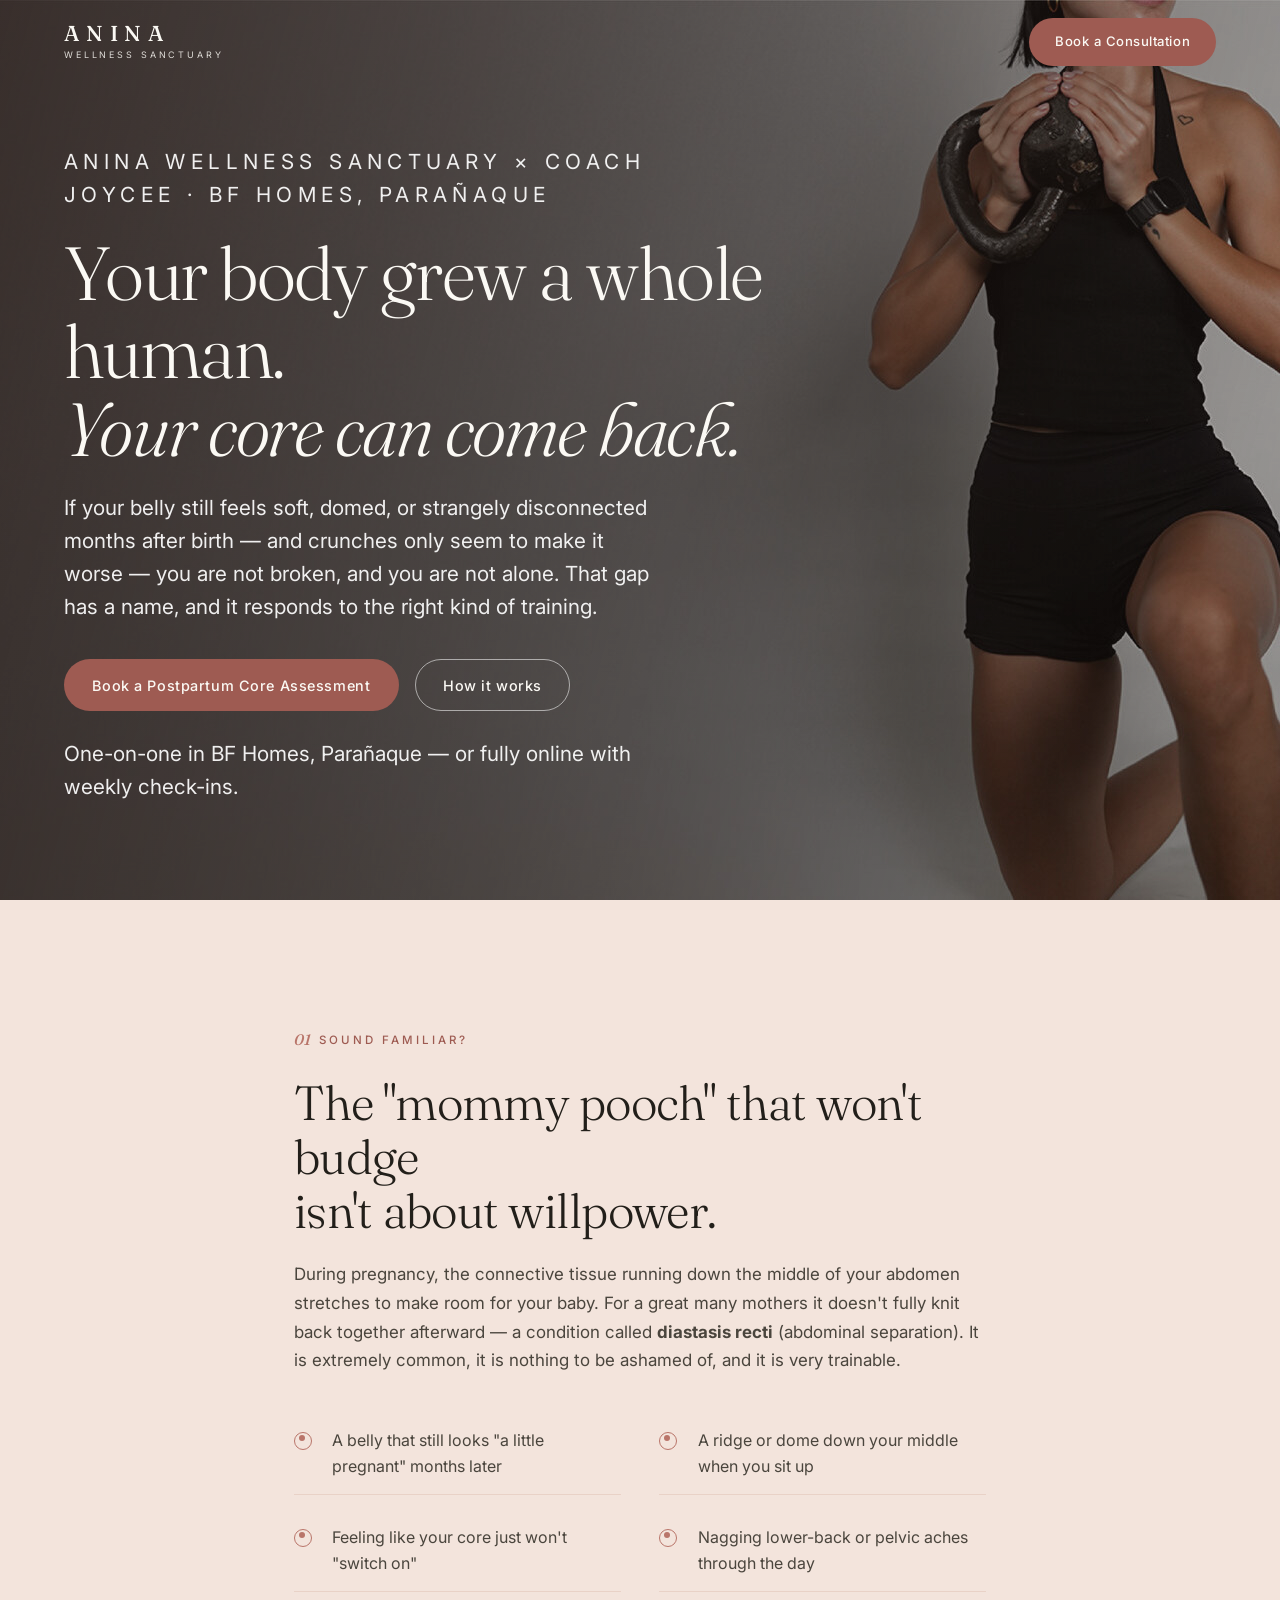
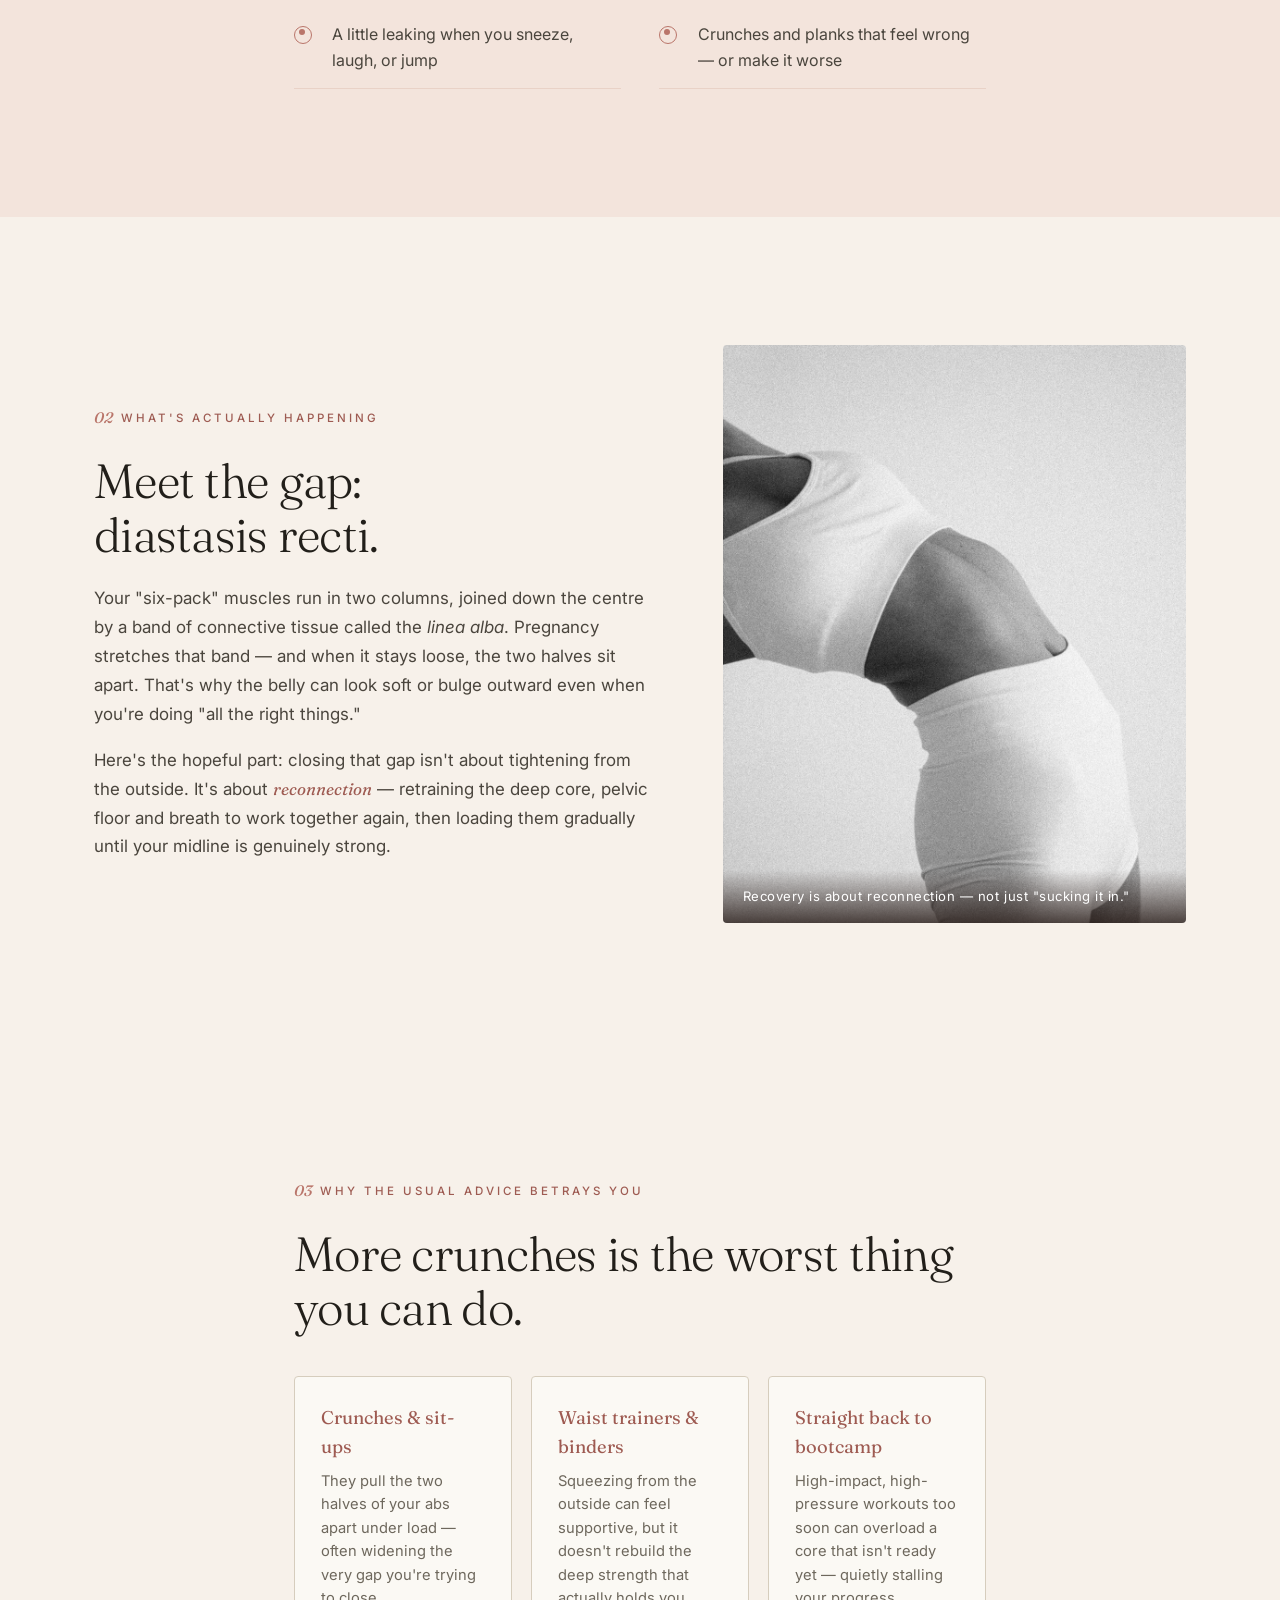
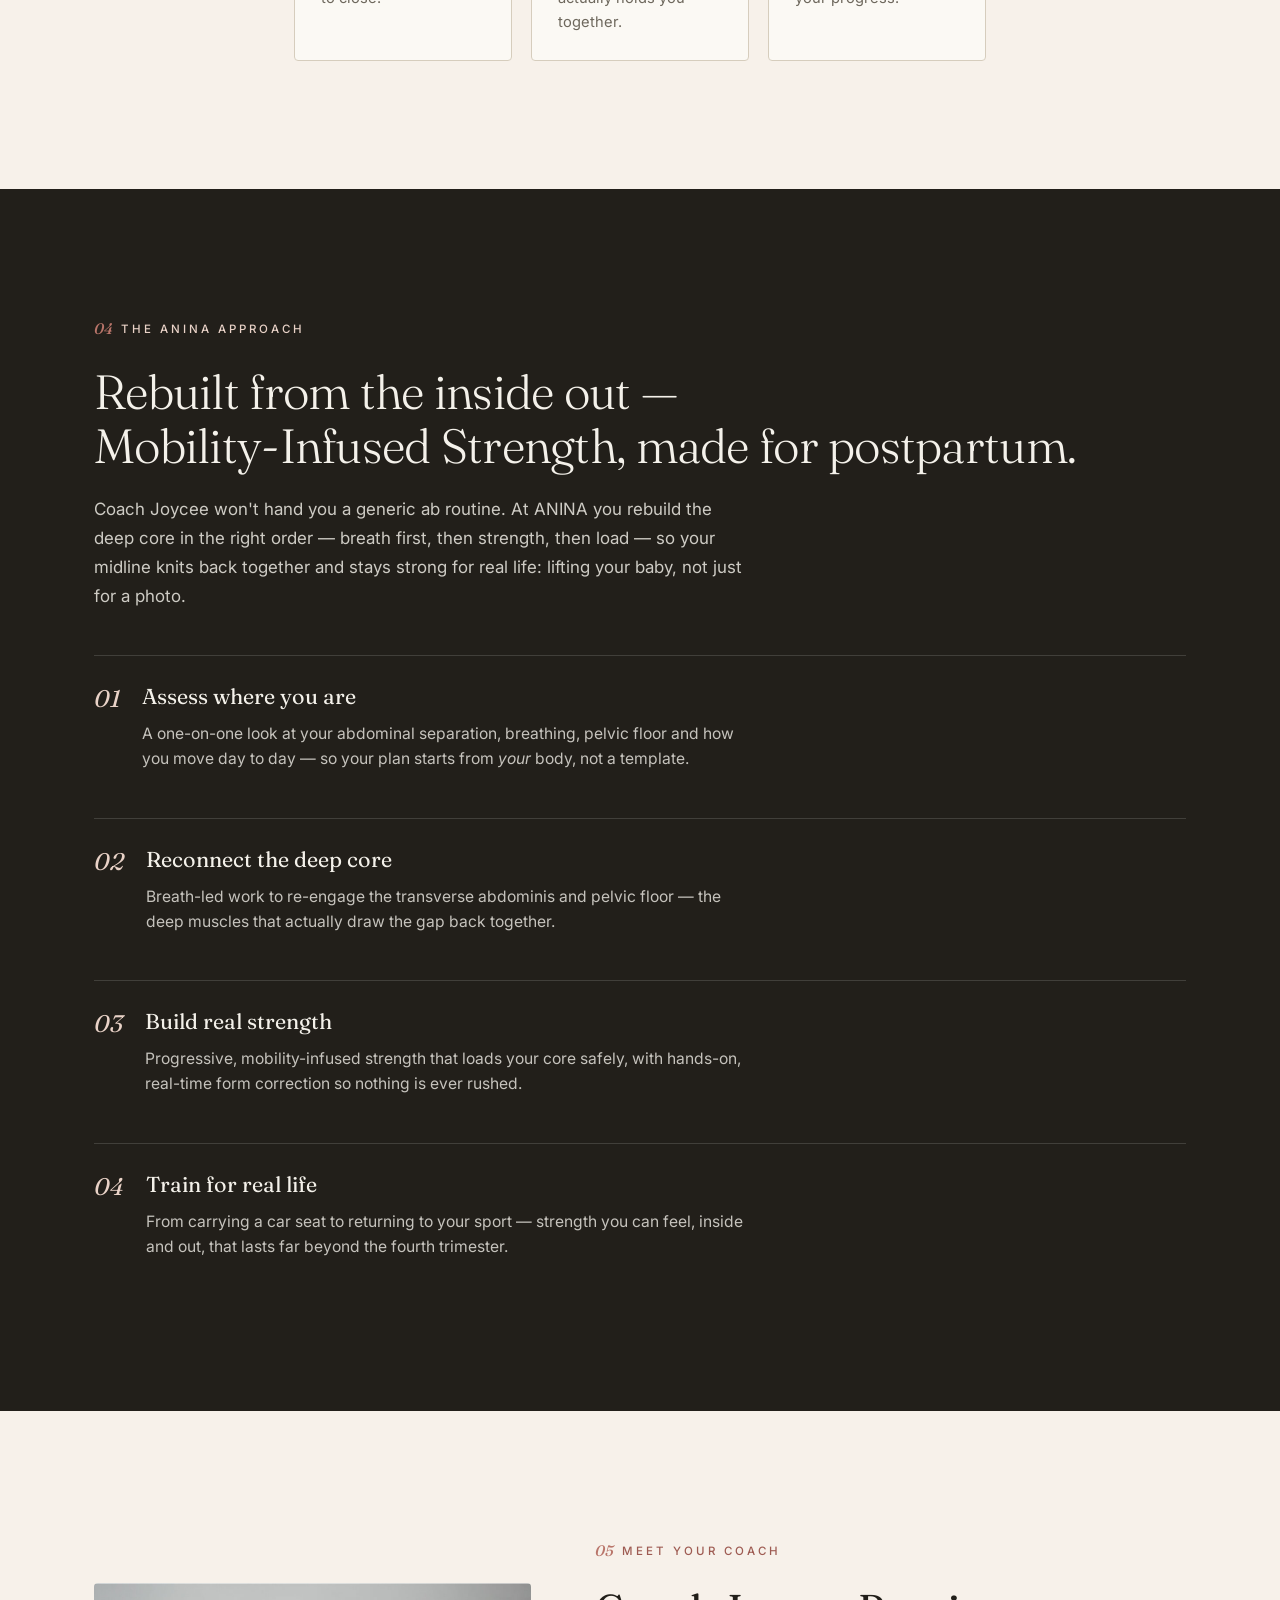
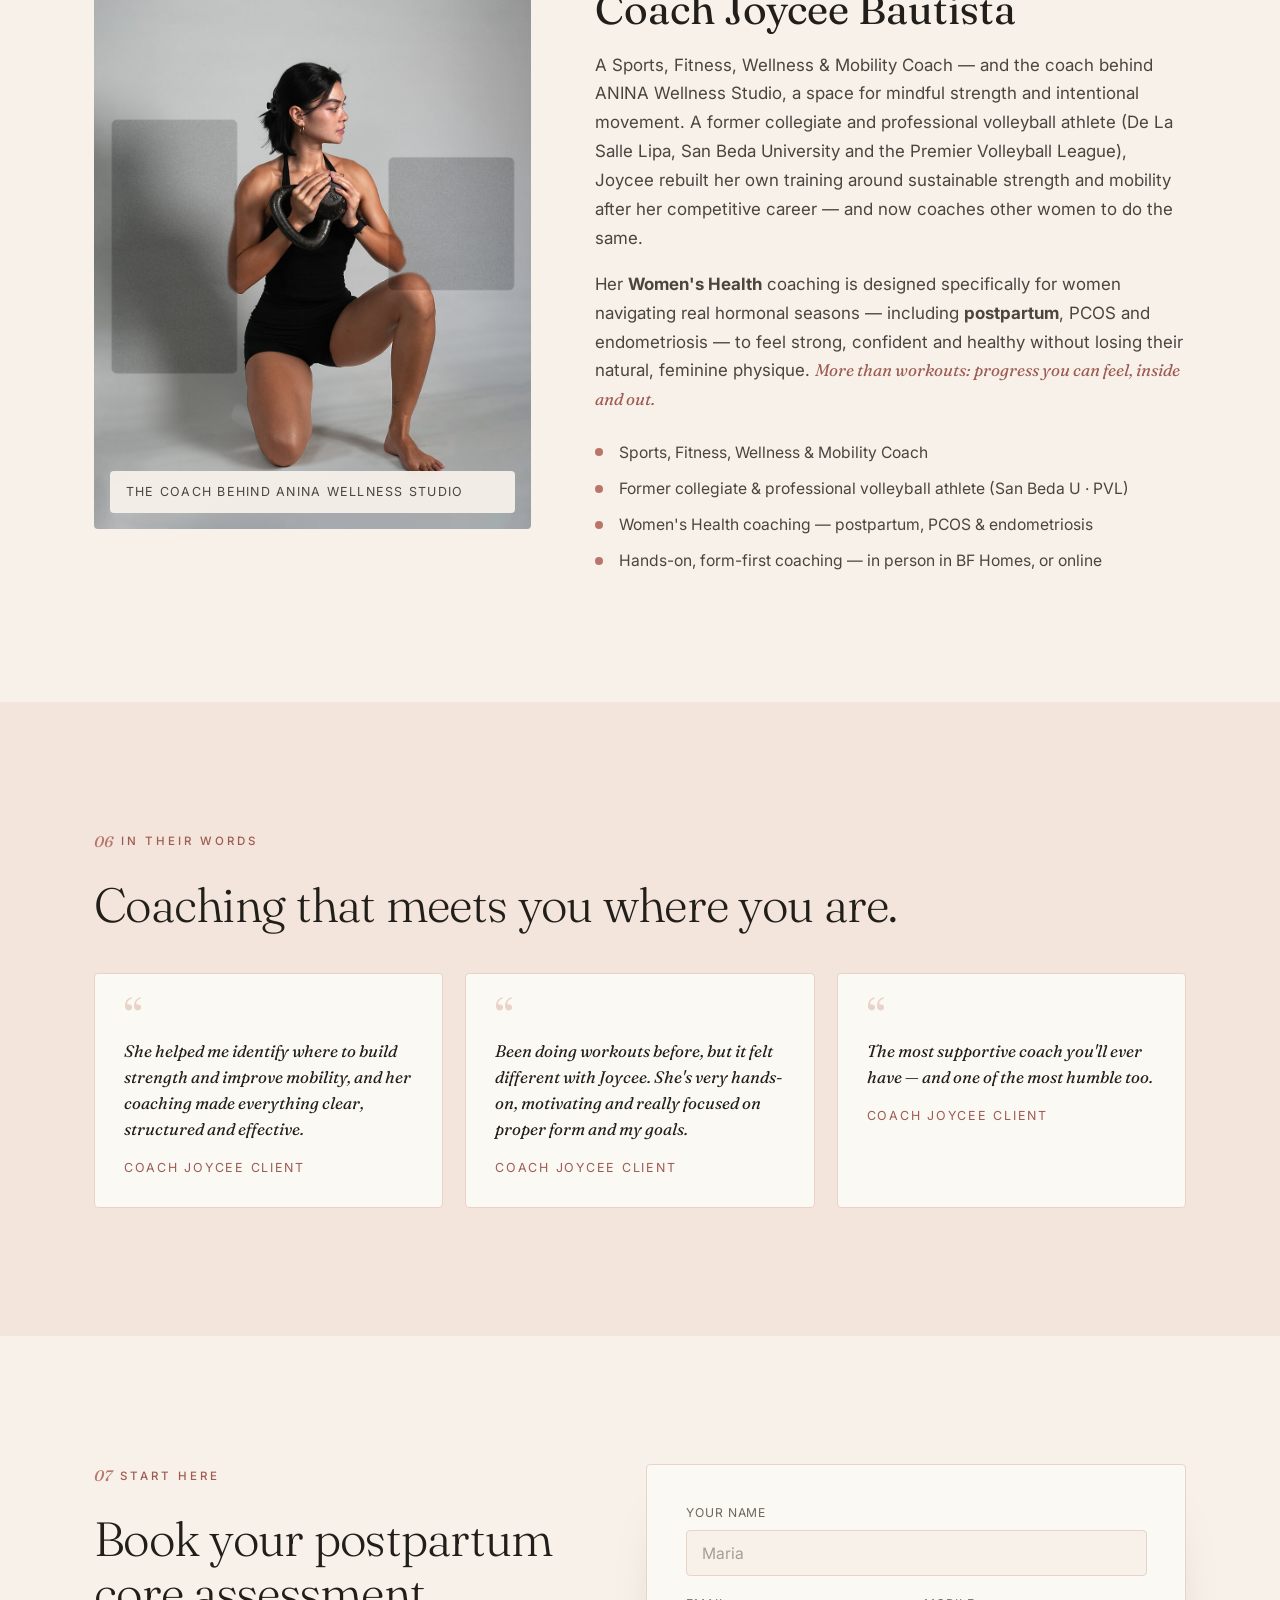
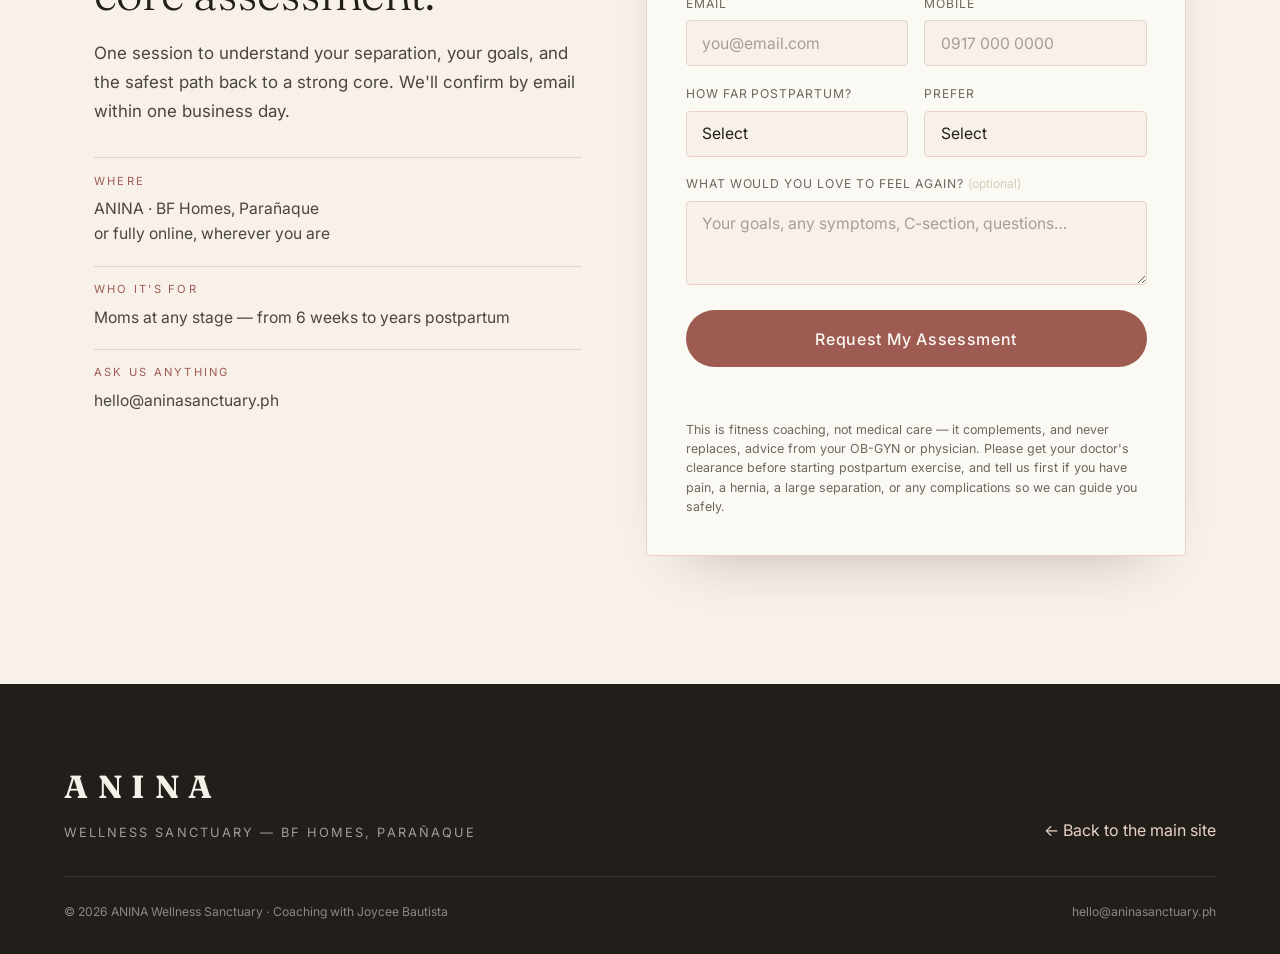
==== postpartum.html @ 4e42cc05 "Add postpartum core-recovery landing page with Coach Joycee New standalone landing page (postpartum." ====
<!DOCTYPE html>
<html lang="en">
<head>
  <meta charset="UTF-8" />
  <meta name="viewport" content="width=device-width, initial-scale=1.0" />
  <title>Postpartum Core Recovery with Coach Joycee — ANINA Wellness Sanctuary</title>
  <meta name="description" content="Soft, domed, or disconnected belly after birth? That's diastasis recti — and it's trainable. Rebuild your core safely with ANINA's Coach Joycee in BF Homes, Parañaque, or online." />
  <meta property="og:title" content="Your core can come back — Postpartum recovery with Coach Joycee" />
  <meta property="og:description" content="Mobility-Infused Strength for postpartum core recovery at ANINA Wellness Sanctuary." />
  <meta property="og:type" content="website" />
  <meta property="og:image" content="assets/images/coach-hero.jpg" />

  <link rel="preconnect" href="https://fonts.googleapis.com" />
  <link rel="preconnect" href="https://fonts.gstatic.com" crossorigin />
  <link href="https://fonts.googleapis.com/css2?family=Fraunces:ital,opsz,wght@0,9..144,300..600;1,9..144,300..500&family=Inter:wght@300;400;500;600&display=swap" rel="stylesheet" />
  <link rel="stylesheet" href="css/styles.css" />
  <link rel="stylesheet" href="css/postpartum.css" />
</head>
<body class="pp">

  <!-- ============ TOP BAR ============ -->
  <header class="pp-bar" id="ppBar">
    <a class="pp-bar__brand" href="index.html" aria-label="ANINA Wellness Sanctuary">
      <b>ANINA</b><span>Wellness Sanctuary</span>
    </a>
    <a href="#book" class="btn btn--solid pp-bar__cta">Book a Consultation</a>
  </header>

  <!-- ============ HERO ============ -->
  <section class="pp-hero">
    <div class="pp-hero__media">
      <img src="assets/images/coach-hero.jpg" alt="Coach Joycee training at ANINA" />
    </div>
    <div class="pp-hero__inner reveal">
      <p class="pp-hero__eyebrow">ANINA Wellness Sanctuary × Coach Joycee · BF Homes, Parañaque</p>
      <h1>Your body grew a whole human.<br /><em>Your core can come back.</em></h1>
      <p>If your belly still feels soft, domed, or strangely disconnected months after
        birth — and crunches only seem to make it worse — you are not broken, and you
        are not alone. That gap has a name, and it responds to the right kind of training.</p>
      <div class="pp-hero__actions">
        <a href="#book" class="btn btn--solid">Book a Postpartum Core Assessment</a>
        <a href="#approach" class="btn btn--ghost">How it works</a>
      </div>
      <p class="pp-hero__note">One-on-one in BF Homes, Parañaque — or fully online with weekly check-ins.</p>
    </div>
  </section>

  <!-- ============ PROBLEM ============ -->
  <section class="pp-section pp-problem" style="max-width:none;">
    <div class="pp-section pp-section--narrow" style="padding-top:0;padding-bottom:0;">
      <div class="reveal">
        <p class="eyebrow"><span class="num">01</span> Sound familiar?</p>
        <h2 class="pp-lead">The "mommy pooch" that won't budge<br />isn't about willpower.</h2>
        <p class="pp-body" style="margin-top:1.4rem;">
          During pregnancy, the connective tissue running down the middle of your
          abdomen stretches to make room for your baby. For a great many mothers it
          doesn't fully knit back together afterward — a condition called
          <strong>diastasis recti</strong> (abdominal separation). It is extremely
          common, it is nothing to be ashamed of, and it is very trainable.
        </p>
        <ul class="pp-checks">
          <li>A belly that still looks "a little pregnant" months later</li>
          <li>A ridge or dome down your middle when you sit up</li>
          <li>Feeling like your core just won't "switch on"</li>
          <li>Nagging lower-back or pelvic aches through the day</li>
          <li>A little leaking when you sneeze, laugh, or jump</li>
          <li>Crunches and planks that feel wrong — or make it worse</li>
        </ul>
      </div>
    </div>
  </section>

  <!-- ============ EDUCATION ============ -->
  <section class="pp-section">
    <div class="pp-define">
      <div class="reveal">
        <p class="eyebrow"><span class="num">02</span> What's actually happening</p>
        <h2 class="pp-lead">Meet the gap:<br />diastasis recti.</h2>
        <p class="pp-body" style="margin-top:1.4rem;">
          Your "six-pack" muscles run in two columns, joined down the centre by a band
          of connective tissue called the <em>linea alba</em>. Pregnancy stretches that
          band — and when it stays loose, the two halves sit apart. That's why the belly
          can look soft or bulge outward even when you're doing "all the right things."
        </p>
        <p class="pp-body">
          Here's the hopeful part: closing that gap isn't about tightening from the
          outside. It's about <span class="lede-accent">reconnection</span> — retraining
          the deep core, pelvic floor and breath to work together again, then loading them
          gradually until your midline is genuinely strong.
        </p>
      </div>
      <figure class="pp-define__fig reveal">
        <img src="assets/images/define-core.jpg" alt="Reconnecting the deep core" />
        <figcaption>Recovery is about reconnection — not just "sucking it in."</figcaption>
      </figure>
    </div>
  </section>

  <!-- ============ WHY THE USUAL FAILS ============ -->
  <section class="pp-section pp-section--narrow">
    <div class="reveal">
      <p class="eyebrow"><span class="num">03</span> Why the usual advice betrays you</p>
      <h2 class="pp-lead">More crunches is the worst thing you can do.</h2>
    </div>
    <div class="pp-myths">
      <div class="pp-myth reveal">
        <h4>Crunches &amp; sit-ups</h4>
        <p>They pull the two halves of your abs apart under load — often widening the very
          gap you're trying to close.</p>
      </div>
      <div class="pp-myth reveal">
        <h4>Waist trainers &amp; binders</h4>
        <p>Squeezing from the outside can feel supportive, but it doesn't rebuild the deep
          strength that actually holds you together.</p>
      </div>
      <div class="pp-myth reveal">
        <h4>Straight back to bootcamp</h4>
        <p>High-impact, high-pressure workouts too soon can overload a core that isn't
          ready yet — quietly stalling your progress.</p>
      </div>
    </div>
  </section>

  <!-- ============ APPROACH ============ -->
  <section class="pp-approach" id="approach">
    <div class="pp-approach__wrap">
      <div class="reveal">
        <p class="eyebrow"><span class="num">04</span> The ANINA approach</p>
        <h2 class="pp-lead">Rebuilt from the inside out —<br />Mobility-Infused Strength, made for postpartum.</h2>
        <p class="pp-body" style="color:rgba(244,241,234,0.82);margin-top:1.4rem;max-width:60ch;">
          Coach Joycee won't hand you a generic ab routine. At ANINA you rebuild the deep
          core in the right order — breath first, then strength, then load — so your
          midline knits back together and stays strong for real life: lifting your baby,
          not just for a photo.
        </p>
      </div>
      <div class="pp-steps">
        <div class="pp-step reveal">
          <div><h4>Assess where you are</h4>
          <p>A one-on-one look at your abdominal separation, breathing, pelvic floor and
            how you move day to day — so your plan starts from <em>your</em> body, not a template.</p></div>
        </div>
        <div class="pp-step reveal">
          <div><h4>Reconnect the deep core</h4>
          <p>Breath-led work to re-engage the transverse abdominis and pelvic floor — the
            deep muscles that actually draw the gap back together.</p></div>
        </div>
        <div class="pp-step reveal">
          <div><h4>Build real strength</h4>
          <p>Progressive, mobility-infused strength that loads your core safely, with
            hands-on, real-time form correction so nothing is ever rushed.</p></div>
        </div>
        <div class="pp-step reveal">
          <div><h4>Train for real life</h4>
          <p>From carrying a car seat to returning to your sport — strength you can feel,
            inside and out, that lasts far beyond the fourth trimester.</p></div>
        </div>
      </div>
    </div>
  </section>

  <!-- ============ COACH ============ -->
  <section class="pp-section">
    <div class="pp-coach">
      <figure class="pp-coach__fig reveal">
        <img src="assets/images/coach-joycee.jpg" alt="Coach Joycee Bautista" />
        <figcaption class="pp-coach__badge">The coach behind ANINA Wellness Studio</figcaption>
      </figure>
      <div class="reveal">
        <p class="eyebrow"><span class="num">05</span> Meet your coach</p>
        <h3>Coach Joycee Bautista</h3>
        <p class="pp-body">
          A Sports, Fitness, Wellness &amp; Mobility Coach — and the coach behind ANINA
          Wellness Studio, a space for mindful strength and intentional movement. A former
          collegiate and professional volleyball athlete (De La Salle Lipa, San Beda
          University and the Premier Volleyball League), Joycee rebuilt her own training
          around sustainable strength and mobility after her competitive career — and now
          coaches other women to do the same.
        </p>
        <p class="pp-body">
          Her <strong>Women's Health</strong> coaching is designed specifically for women
          navigating real hormonal seasons — including <strong>postpartum</strong>, PCOS and
          endometriosis — to feel strong, confident and healthy without losing their
          natural, feminine physique. <span class="lede-accent">More than workouts:
          progress you can feel, inside and out.</span>
        </p>
        <ul class="pp-creds">
          <li>Sports, Fitness, Wellness &amp; Mobility Coach</li>
          <li>Former collegiate &amp; professional volleyball athlete (San Beda U · PVL)</li>
          <li>Women's Health coaching — postpartum, PCOS &amp; endometriosis</li>
          <li>Hands-on, form-first coaching — in person in BF Homes, or online</li>
        </ul>
      </div>
    </div>
  </section>

  <!-- ============ TESTIMONIALS ============ -->
  <section class="pp-quotes">
    <div class="pp-quotes__wrap">
      <div class="reveal">
        <p class="eyebrow"><span class="num">06</span> In their words</p>
        <h2 class="pp-lead">Coaching that meets you where you are.</h2>
      </div>
      <div class="pp-quotes__grid">
        <blockquote class="pp-quote reveal">
          <p>She helped me identify where to build strength and improve mobility, and her
            coaching made everything clear, structured and effective.</p>
          <span>Coach Joycee client</span>
        </blockquote>
        <blockquote class="pp-quote reveal">
          <p>Been doing workouts before, but it felt different with Joycee. She's very
            hands-on, motivating and really focused on proper form and my goals.</p>
          <span>Coach Joycee client</span>
        </blockquote>
        <blockquote class="pp-quote reveal">
          <p>The most supportive coach you'll ever have — and one of the most humble too.</p>
          <span>Coach Joycee client</span>
        </blockquote>
      </div>
    </div>
  </section>

  <!-- ============ BOOKING ============ -->
  <section class="pp-section" id="book">
    <div class="pp-book">
      <div class="pp-book__aside reveal">
        <p class="eyebrow"><span class="num">07</span> Start here</p>
        <h2 class="pp-lead">Book your postpartum core assessment.</h2>
        <p class="pp-body" style="margin-top:1.2rem;">
          One session to understand your separation, your goals, and the safest path back
          to a strong core. We'll confirm by email within one business day.
        </p>
        <dl class="pp-facts">
          <div><dt>Where</dt><dd>ANINA · BF Homes, Parañaque<br />or fully online, wherever you are</dd></div>
          <div><dt>Who it's for</dt><dd>Moms at any stage — from 6 weeks to years postpartum</dd></div>
          <div><dt>Ask us anything</dt><dd>hello@aninasanctuary.ph</dd></div>
        </dl>
      </div>

      <form class="pp-form reveal" id="ppForm" novalidate>
        <div class="field">
          <label for="pp-name">Your name</label>
          <input type="text" id="pp-name" name="name" required placeholder="Maria" autocomplete="name" />
        </div>
        <div class="field-row">
          <div class="field">
            <label for="pp-email">Email</label>
            <input type="email" id="pp-email" name="email" required placeholder="you@email.com" autocomplete="email" />
          </div>
          <div class="field">
            <label for="pp-phone">Mobile</label>
            <input type="tel" id="pp-phone" name="phone" required placeholder="0917 000 0000" autocomplete="tel" />
          </div>
        </div>
        <div class="field-row">
          <div class="field">
            <label for="pp-stage">How far postpartum?</label>
            <select id="pp-stage" name="stage" required>
              <option value="" disabled selected>Select</option>
              <option>Still pregnant</option>
              <option>0–3 months</option>
              <option>3–6 months</option>
              <option>6–12 months</option>
              <option>1+ year</option>
            </select>
          </div>
          <div class="field">
            <label for="pp-format">Prefer</label>
            <select id="pp-format" name="format" required>
              <option value="" disabled selected>Select</option>
              <option>In person (BF Homes)</option>
              <option>Online</option>
              <option>Either is fine</option>
            </select>
          </div>
        </div>
        <div class="field">
          <label for="pp-goals">What would you love to feel again? <span style="text-transform:none;letter-spacing:0;color:var(--line);">(optional)</span></label>
          <textarea id="pp-goals" name="notes" rows="3" placeholder="Your goals, any symptoms, C-section, questions…"></textarea>
        </div>
        <button type="submit" class="btn btn--solid btn--full" id="ppSubmit">Request My Assessment</button>
        <p class="pp-status" id="ppStatus" role="status" aria-live="polite"></p>
        <p class="pp-disclaimer">
          This is fitness coaching, not medical care — it complements, and never replaces,
          advice from your OB-GYN or physician. Please get your doctor's clearance before
          starting postpartum exercise, and tell us first if you have pain, a hernia, a
          large separation, or any complications so we can guide you safely.
        </p>
      </form>
    </div>
  </section>

  <!-- ============ FOOTER ============ -->
  <footer class="pp-footer">
    <div class="pp-footer__wrap">
      <div class="pp-footer__brand">
        <b>ANINA</b>
        <p>Wellness Sanctuary — BF Homes, Parañaque</p>
      </div>
      <div>
        <a href="index.html">← Back to the main site</a>
      </div>
    </div>
    <div class="pp-footer__base">
      <p>© <span id="ppYear"></span> ANINA Wellness Sanctuary · Coaching with Joycee Bautista</p>
      <p>hello@aninasanctuary.ph</p>
    </div>
  </footer>

  <script src="js/config.js"></script>
  <script src="js/postpartum.js"></script>
</body>
</html>
---- css/styles.css ----
/* =========================================================
   ANINA Wellness Sanctuary — design system
   Scandinavian premium: bone canvas, sage + clay, warm ink
   ========================================================= */

:root {
  /* palette */
  --bone:        #F4F1EA;
  --paper:       #ECE6DA;
  --paper-deep:  #E3DBCB;
  --ink:         #221F1A;
  --ink-soft:    #4A453D;
  --ink-mute:    #6E685D;
  --sage:        #6E7F63;
  --sage-deep:   #55634C;
  --clay:        #B47A5E;
  --clay-soft:   #C99A81;
  --line:        #D6CDBD;
  --white:       #FBF9F4;

  /* type */
  --display: "Fraunces", Georgia, "Times New Roman", serif;
  --sans: "Inter", -apple-system, BlinkMacSystemFont, "Segoe UI", sans-serif;

  /* scale */
  --maxw: 1220px;
  --gut: clamp(1.25rem, 5vw, 5rem);
  --radius: 4px;
  --ease: cubic-bezier(0.22, 1, 0.36, 1);
}

* { box-sizing: border-box; margin: 0; padding: 0; }
html { scroll-behavior: smooth; -webkit-text-size-adjust: 100%; }
body {
  font-family: var(--sans);
  background: var(--bone);
  color: var(--ink);
  font-weight: 400;
  line-height: 1.6;
  -webkit-font-smoothing: antialiased;
  text-rendering: optimizeLegibility;
  overflow-x: hidden;
}
img { display: block; max-width: 100%; height: auto; }
a { color: inherit; text-decoration: none; }

/* ---------- typography helpers ---------- */
.h2 {
  font-family: var(--display);
  font-weight: 400;
  font-size: clamp(2rem, 4.6vw, 3.4rem);
  line-height: 1.08;
  letter-spacing: -0.015em;
  color: var(--ink);
}
.body-lg { font-size: clamp(1.05rem, 1.6vw, 1.25rem); color: var(--ink-soft); line-height: 1.65; }
.body { font-size: 1.02rem; color: var(--ink-soft); }
.eyebrow {
  font-size: 0.72rem;
  letter-spacing: 0.26em;
  text-transform: uppercase;
  font-weight: 500;
  color: var(--sage-deep);
  display: flex; align-items: center; gap: 0.7em;
  margin-bottom: 1.5rem;
}
.eyebrow--light { color: rgba(255,255,255,0.85); }
.eyebrow .num {
  font-family: var(--display);
  font-size: 0.95rem;
  letter-spacing: 0;
  color: var(--clay);
  font-style: italic;
}

/* ---------- layout ---------- */
.section { padding: clamp(4.5rem, 11vw, 9rem) var(--gut); max-width: var(--maxw); margin: 0 auto; }
.section__head { max-width: 720px; margin-bottom: clamp(2.5rem, 5vw, 4rem); }
.section__intro { margin-top: 1.2rem; }

/* ---------- buttons ---------- */
.btn {
  display: inline-flex; align-items: center; justify-content: center;
  font-family: var(--sans); font-weight: 500; font-size: 0.9rem;
  letter-spacing: 0.04em;
  padding: 0.95em 1.9em;
  border-radius: 100px;
  border: 1px solid transparent;
  cursor: pointer;
  transition: transform .4s var(--ease), background .3s var(--ease), color .3s var(--ease), border-color .3s var(--ease);
}
.btn--solid { background: var(--ink); color: var(--white); }
.btn--solid:hover { background: var(--sage-deep); transform: translateY(-2px); }
.btn--ghost { background: transparent; color: var(--white); border-color: rgba(255,255,255,0.55); }
.btn--ghost:hover { background: rgba(255,255,255,0.12); border-color: #fff; transform: translateY(-2px); }
.btn--outline { background: transparent; color: var(--ink); border-color: var(--ink); }
.btn--outline:hover { background: var(--ink); color: var(--white); }
.btn--full { width: 100%; padding: 1.1em; font-size: 1rem; }

/* ================= NAV ================= */
.nav {
  position: fixed; top: 0; left: 0; right: 0; z-index: 50;
  transition: background .4s var(--ease), box-shadow .4s var(--ease), backdrop-filter .4s var(--ease);
}
.nav__inner {
  max-width: var(--maxw); margin: 0 auto;
  display: flex; align-items: center; justify-content: space-between;
  padding: 1.4rem var(--gut);
}
.brand { display: flex; flex-direction: column; line-height: 1; color: var(--white); transition: color .4s var(--ease); }
.brand__mark { font-family: var(--display); font-size: 1.5rem; letter-spacing: 0.32em; font-weight: 500; }
.brand__mark--lg { font-size: 2.4rem; letter-spacing: 0.3em; }
.brand__sub { font-size: 0.6rem; letter-spacing: 0.42em; text-transform: uppercase; margin-top: 0.45rem; opacity: 0.8; }
.nav__links { display: flex; align-items: center; gap: 2.2rem; }
.nav__links a { color: var(--white); font-size: 0.86rem; letter-spacing: 0.04em; transition: opacity .3s, color .4s var(--ease); position: relative; }
.nav__links a:not(.nav__cta)::after {
  content: ""; position: absolute; left: 0; bottom: -6px; height: 1px; width: 0; background: currentColor; transition: width .35s var(--ease);
}
.nav__links a:not(.nav__cta):hover::after { width: 100%; }
.nav__cta { border: 1px solid rgba(255,255,255,0.5); padding: 0.6em 1.3em; border-radius: 100px; transition: background .3s, border-color .3s; }
.nav__cta:hover { background: var(--white); color: var(--ink) !important; border-color: var(--white); }

/* scrolled state */
.nav.is-solid { background: rgba(244,241,234,0.9); backdrop-filter: blur(14px); box-shadow: 0 1px 0 var(--line); }
.nav.is-solid .brand,
.nav.is-solid .nav__links a { color: var(--ink); }
.nav.is-solid .nav__cta { border-color: var(--ink); }
.nav.is-solid .nav__cta:hover { background: var(--ink); color: var(--white) !important; }
.nav.is-solid .nav__toggle span { background: var(--ink); }

.nav__toggle { display: none; flex-direction: column; gap: 5px; background: none; border: 0; cursor: pointer; padding: 6px; }
.nav__toggle span { width: 26px; height: 2px; background: var(--white); transition: transform .35s var(--ease), opacity .3s; }

/* ================= HERO ================= */
.hero { position: relative; min-height: 100svh; display: flex; align-items: flex-end; color: var(--white); padding: 0 var(--gut) clamp(4rem, 9vw, 7rem); overflow: hidden; }
.hero__media { position: absolute; inset: 0; z-index: -1; }
.hero__media img { width: 100%; height: 100%; object-fit: cover; animation: heroZoom 14s var(--ease) forwards; }
@keyframes heroZoom { from { transform: scale(1.08); } to { transform: scale(1); } }
.hero__scrim { position: absolute; inset: 0; background: linear-gradient(180deg, rgba(20,18,15,0.4) 0%, rgba(20,18,15,0.15) 35%, rgba(20,18,15,0.72) 100%); }
.hero__content { max-width: 720px; }
.hero__title { font-family: var(--display); font-weight: 300; font-size: clamp(2.8rem, 8vw, 5.6rem); line-height: 1.02; letter-spacing: -0.02em; margin-bottom: 1.6rem; }
.hero__lede { font-size: clamp(1.05rem, 2vw, 1.35rem); max-width: 34ch; color: rgba(255,255,255,0.92); line-height: 1.55; }
.hero__lede em { font-style: italic; font-family: var(--display); }
.hero__actions { display: flex; gap: 1rem; margin-top: 2.4rem; flex-wrap: wrap; }
.hero__cue { position: absolute; bottom: 1.8rem; left: 50%; transform: translateX(-50%); width: 26px; height: 42px; border: 1.5px solid rgba(255,255,255,0.6); border-radius: 20px; }
.hero__cue span { position: absolute; top: 8px; left: 50%; transform: translateX(-50%); width: 3px; height: 8px; border-radius: 3px; background: #fff; animation: cue 1.8s infinite; }
@keyframes cue { 0% { opacity: 0; transform: translate(-50%, 0); } 40% { opacity: 1; } 100% { opacity: 0; transform: translate(-50%, 14px); } }

/* ================= MARQUEE ================= */
.marquee { background: var(--ink); color: var(--bone); overflow: hidden; padding: 1.1rem 0; }
.marquee__track { display: inline-flex; gap: 2.5rem; white-space: nowrap; animation: scroll 26s linear infinite; font-family: var(--display); font-style: italic; font-size: 1.35rem; letter-spacing: 0.02em; }
.marquee__track span { opacity: 0.92; }
@keyframes scroll { from { transform: translateX(0); } to { transform: translateX(-50%); } }

/* ================= PHILOSOPHY ================= */
.section__grid { display: grid; grid-template-columns: 1.05fr 0.95fr; gap: clamp(2.5rem, 6vw, 5.5rem); align-items: center; }
.philosophy__text .h2 { margin-bottom: 1.6rem; }
.philosophy__text .body-lg { margin-bottom: 1.2rem; }
.tenets { list-style: none; margin-top: 2.2rem; border-top: 1px solid var(--line); }
.tenets li { padding: 1.1rem 0; border-bottom: 1px solid var(--line); color: var(--ink-soft); font-size: 0.98rem; }
.tenets li span { display: block; font-family: var(--display); font-size: 1.15rem; color: var(--ink); margin-bottom: 0.2rem; }
.philosophy__media { position: relative; }
.philosophy__media img { width: 100%; aspect-ratio: 4/5; object-fit: cover; border-radius: var(--radius); }
.philosophy__media figcaption { position: absolute; bottom: 1.1rem; left: 1.1rem; right: 1.1rem; background: rgba(244,241,234,0.92); backdrop-filter: blur(6px); padding: 0.6rem 1rem; border-radius: var(--radius); font-size: 0.78rem; letter-spacing: 0.14em; text-transform: uppercase; color: var(--ink-soft); }

/* ================= PROGRAMS ================= */
.programs { background: linear-gradient(180deg, var(--bone), var(--paper)); max-width: none; }
.programs .section__head, .programs .cards { max-width: var(--maxw); margin-left: auto; margin-right: auto; }
.cards { display: grid; grid-template-columns: repeat(4, 1fr); gap: 1.4rem; }
.card { background: var(--white); border-radius: var(--radius); overflow: hidden; border: 1px solid var(--line); transition: transform .5s var(--ease), box-shadow .5s var(--ease); }
.card:hover { transform: translateY(-6px); box-shadow: 0 24px 50px -28px rgba(34,31,26,0.5); }
.card__media { aspect-ratio: 4/5; overflow: hidden; }
.card__media img { width: 100%; height: 100%; object-fit: cover; transition: transform .8s var(--ease); }
.card:hover .card__media img { transform: scale(1.06); }
.card__body { padding: 1.5rem 1.5rem 1.8rem; }
.card__kicker { font-size: 0.68rem; letter-spacing: 0.22em; text-transform: uppercase; color: var(--clay); margin-bottom: 0.5rem; }
.card__title { font-family: var(--display); font-weight: 400; font-size: 1.55rem; margin-bottom: 0.6rem; }
.card__body p { font-size: 0.92rem; color: var(--ink-mute); line-height: 1.6; }

/* ================= GALLERY ================= */
.gallery__grid { column-count: 3; column-gap: 1rem; }
.gallery__item { position: relative; display: block; width: 100%; margin: 0 0 1rem; overflow: hidden; border-radius: var(--radius); border: 0; padding: 0; cursor: zoom-in; background: var(--paper-deep); break-inside: avoid; -webkit-column-break-inside: avoid; line-height: 0; }
.gallery__item img { width: 100%; height: auto; object-fit: cover; transition: transform .8s var(--ease), filter .5s; }
.gallery__item:hover img { transform: scale(1.04); filter: brightness(1.03); }
/* architectural floor-plan renders: show in full on a soft ground */
.gallery__item--plan { background: var(--white); border: 1px solid var(--line); }
.gallery__item--plan img { object-fit: contain; }

/* ================= INSTAGRAM ================= */
.instagram { }
.ig__handle { color: var(--sage-deep); border-bottom: 1px solid currentColor; white-space: nowrap; }
.ig__handle:hover { color: var(--clay); }
.ig__grid { display: grid; grid-template-columns: repeat(6, 1fr); gap: 0.8rem; }
.ig__tile { position: relative; display: block; aspect-ratio: 1 / 1; overflow: hidden; border-radius: var(--radius); background: var(--paper-deep); }
.ig__tile img { width: 100%; height: 100%; object-fit: cover; transition: transform .7s var(--ease), filter .5s; }
.ig__tile:hover img { transform: scale(1.07); filter: brightness(0.82); }
.ig__ov { position: absolute; inset: 0; display: flex; align-items: center; justify-content: center; opacity: 0; transition: opacity .4s var(--ease); }
.ig__tile:hover .ig__ov { opacity: 1; }
.ig__ov svg { width: 30px; height: 30px; fill: #fff; }
.ig__cta { margin-top: 2.2rem; text-align: center; }
.ig__cta .btn { gap: 0.6em; }
.btn__ig { width: 18px; height: 18px; fill: currentColor; }
/* live widget container (injected iframe from a widget service) */
.ig__feed iframe { width: 1px; min-width: 100%; border: 0; display: block; }

/* ================= MEMBERSHIP ================= */
.membership { text-align: left; }
.tiers { display: grid; grid-template-columns: repeat(3, 1fr); gap: 1.4rem; align-items: stretch; }
.tier { position: relative; background: var(--white); border: 1px solid var(--line); border-radius: var(--radius); padding: 2.4rem 2rem; display: flex; flex-direction: column; transition: transform .5s var(--ease), box-shadow .5s var(--ease); }
.tier:hover { transform: translateY(-6px); box-shadow: 0 24px 50px -30px rgba(34,31,26,0.45); }
.tier--featured { background: var(--ink); color: var(--bone); border-color: var(--ink); }
.tier--featured .tier__note { color: rgba(244,241,234,0.6); }
.tier--featured .tier__list li { color: rgba(244,241,234,0.86); border-color: rgba(255,255,255,0.12); }
.tier__ribbon { position: absolute; top: 1.4rem; right: 1.4rem; font-size: 0.62rem; letter-spacing: 0.2em; text-transform: uppercase; color: var(--clay-soft); border: 1px solid rgba(201,154,129,0.5); padding: 0.35em 0.8em; border-radius: 100px; }
.tier__name { font-family: var(--display); font-weight: 400; font-size: 1.6rem; margin-bottom: 1rem; }
.tier__price { font-family: var(--display); font-size: 2.6rem; font-weight: 400; line-height: 1; letter-spacing: -0.02em; }
.tier__price .cur { font-size: 1.4rem; vertical-align: super; margin-right: 0.05em; }
.tier__price .per { font-family: var(--sans); font-size: 0.8rem; color: var(--ink-mute); letter-spacing: 0.02em; margin-left: 0.2em; }
.tier--featured .tier__price .per { color: rgba(244,241,234,0.6); }
.tier__price .per--lead { margin-left: 0; margin-right: 0.15em; }
.tier__note { font-size: 0.8rem; color: var(--ink-mute); margin-top: 0.7rem; }
.tier__list { list-style: none; margin: 1.8rem 0; flex: 1; }
.tier__list li { padding: 0.7rem 0 0.7rem 1.6rem; border-bottom: 1px solid var(--line); font-size: 0.92rem; color: var(--ink-soft); position: relative; }
.tier__list li::before { content: ""; position: absolute; left: 0; top: 1.15rem; width: 8px; height: 8px; border-radius: 50%; background: var(--sage); }
.tier--featured .tier__list li::before { background: var(--clay-soft); }
.membership__fineprint { margin-top: 1.6rem; font-size: 0.8rem; color: var(--ink-mute); text-align: center; }

/* ================= BOOKING ================= */
.book { background: var(--paper); max-width: none; }
.book__grid { max-width: var(--maxw); margin: 0 auto; display: grid; grid-template-columns: 0.9fr 1.1fr; gap: clamp(2.5rem, 6vw, 5rem); align-items: start; }
.book__aside .h2 { margin-bottom: 1.2rem; }
.book__facts { margin-top: 2.4rem; display: grid; gap: 1.4rem; }
.book__facts > div { border-top: 1px solid var(--line); padding-top: 1rem; }
.book__facts dt { font-size: 0.7rem; letter-spacing: 0.2em; text-transform: uppercase; color: var(--sage-deep); margin-bottom: 0.4rem; }
.book__facts dd { color: var(--ink-soft); font-size: 0.98rem; }
.book__form { background: var(--white); padding: clamp(1.6rem, 3vw, 2.6rem); border-radius: var(--radius); border: 1px solid var(--line); box-shadow: 0 30px 60px -40px rgba(34,31,26,0.4); }
.field { margin-bottom: 1.2rem; }
.field-row { display: grid; grid-template-columns: 1fr 1fr; gap: 1rem; }
label { display: block; font-size: 0.78rem; letter-spacing: 0.08em; text-transform: uppercase; color: var(--ink-mute); margin-bottom: 0.5rem; }
label .opt { text-transform: none; letter-spacing: 0; color: var(--line); }
input, select, textarea {
  width: 100%; font-family: var(--sans); font-size: 0.98rem; color: var(--ink);
  background: var(--bone); border: 1px solid var(--line); border-radius: var(--radius);
  padding: 0.85em 1em; transition: border-color .3s, background .3s, box-shadow .3s;
}
input::placeholder, textarea::placeholder { color: var(--ink-mute); opacity: 0.6; }
input:focus, select:focus, textarea:focus { outline: none; border-color: var(--sage); background: var(--white); box-shadow: 0 0 0 3px rgba(110,127,99,0.14); }
textarea { resize: vertical; }
.select-wrap { position: relative; }
.select-wrap::after { content: ""; position: absolute; right: 1.1em; top: 50%; width: 8px; height: 8px; border-right: 1.5px solid var(--ink-mute); border-bottom: 1.5px solid var(--ink-mute); transform: translateY(-70%) rotate(45deg); pointer-events: none; }
select { appearance: none; -webkit-appearance: none; }
.form-status { margin-top: 1rem; font-size: 0.9rem; min-height: 1.2em; text-align: center; }
.form-status.is-ok { color: var(--sage-deep); }
.form-status.is-err { color: #b4544e; }
.form-privacy { margin-top: 1rem; font-size: 0.76rem; color: var(--ink-mute); text-align: center; }
.btn--full:disabled { opacity: 0.6; cursor: wait; }

/* ================= FOOTER ================= */
.footer { background: var(--ink); color: var(--bone); padding: clamp(3.5rem, 7vw, 6rem) var(--gut) 2rem; }
.footer__inner { max-width: var(--maxw); margin: 0 auto; display: grid; grid-template-columns: 1.6fr 1fr 1fr; gap: 3rem; padding-bottom: 3rem; border-bottom: 1px solid rgba(255,255,255,0.12); }
.footer__brand .brand__mark--lg { color: var(--bone); }
.footer__tag { margin-top: 0.8rem; font-size: 0.72rem; letter-spacing: 0.2em; text-transform: uppercase; color: rgba(244,241,234,0.6); }
.footer__mission { margin-top: 1.4rem; max-width: 40ch; color: rgba(244,241,234,0.75); font-size: 0.95rem; }
.footer__nav { display: flex; flex-direction: column; gap: 0.8rem; }
.footer__nav a { color: rgba(244,241,234,0.8); font-size: 0.92rem; transition: color .3s; }
.footer__nav a:hover { color: var(--clay-soft); }
.footer__contact p { color: rgba(244,241,234,0.75); font-size: 0.92rem; margin-bottom: 0.6rem; }
.footer__base { max-width: var(--maxw); margin: 0 auto; padding-top: 1.6rem; display: flex; justify-content: space-between; gap: 1rem; flex-wrap: wrap; }
.footer__base p { font-size: 0.76rem; color: rgba(244,241,234,0.5); }

/* ================= LIGHTBOX ================= */
.lightbox { position: fixed; inset: 0; z-index: 100; background: rgba(20,18,15,0.92); display: flex; align-items: center; justify-content: center; padding: 5vw; opacity: 0; visibility: hidden; transition: opacity .4s var(--ease), visibility .4s; }
.lightbox.is-open { opacity: 1; visibility: visible; }
.lightbox img { max-width: 100%; max-height: 90vh; object-fit: contain; border-radius: var(--radius); transform: scale(0.96); transition: transform .4s var(--ease); }
.lightbox.is-open img { transform: scale(1); }
.lightbox__close { position: absolute; top: 1.6rem; right: 2rem; background: none; border: 0; color: #fff; font-size: 2.6rem; line-height: 1; cursor: pointer; opacity: 0.8; }
.lightbox__close:hover { opacity: 1; }

/* ================= REVEAL ANIMATION ================= */
.reveal { opacity: 0; transform: translateY(28px); transition: opacity .9s var(--ease), transform .9s var(--ease); }
.reveal.is-visible { opacity: 1; transform: none; }

/* ================= RESPONSIVE ================= */
@media (max-width: 980px) {
  .cards { grid-template-columns: repeat(2, 1fr); }
  .ig__grid { grid-template-columns: repeat(3, 1fr); }
  .tiers { grid-template-columns: 1fr; max-width: 520px; margin: 0 auto; }
  .section__grid { grid-template-columns: 1fr; }
  .philosophy__media { order: -1; }
  .philosophy__media img { aspect-ratio: 16/10; }
  .book__grid { grid-template-columns: 1fr; }
  .footer__inner { grid-template-columns: 1fr 1fr; }
  .footer__brand { grid-column: 1 / -1; }
}
@media (max-width: 680px) {
  .nav__links { position: fixed; inset: 0 0 0 auto; width: min(80vw, 320px); background: var(--bone); flex-direction: column; align-items: flex-start; justify-content: center; gap: 1.8rem; padding: 2rem 2.4rem; transform: translateX(100%); transition: transform .45s var(--ease); box-shadow: -20px 0 60px -30px rgba(0,0,0,0.4); }
  .nav__links.is-open { transform: translateX(0); }
  .nav__links a { color: var(--ink); font-size: 1.1rem; }
  .nav__cta { border-color: var(--ink); }
  .nav__toggle { display: flex; z-index: 60; }
  .nav__toggle.is-active span:nth-child(1) { transform: translateY(7px) rotate(45deg); }
  .nav__toggle.is-active span:nth-child(2) { opacity: 0; }
  .nav__toggle.is-active span:nth-child(3) { transform: translateY(-7px) rotate(-45deg); }
  .nav.is-solid .nav__toggle span, .nav__toggle.is-active span { background: var(--ink); }
  .cards { grid-template-columns: 1fr; }
  .ig__grid { grid-template-columns: repeat(3, 1fr); gap: 0.5rem; }
  .gallery__grid { column-count: 2; }
  .field-row { grid-template-columns: 1fr; gap: 0; }
  .footer__inner { grid-template-columns: 1fr; gap: 2rem; }
  .footer__base { justify-content: flex-start; }
}

/* reduced motion */
@media (prefers-reduced-motion: reduce) {
  * { animation-duration: 0.001ms !important; animation-iteration-count: 1 !important; transition-duration: 0.001ms !important; scroll-behavior: auto !important; }
  .reveal { opacity: 1; transform: none; }
}
---- css/postpartum.css ----
/* =========================================================
   ANINA × Coach Joycee — Postpartum Core landing page
   Extends the main design system (styles.css) with a warmer,
   blush-toned palette for a mother-focused audience.
   ========================================================= */

:root {
  --blush:      #E9D2C7;
  --blush-soft: #F3E4DC;
  --rose:       #B9756A;
  --rose-deep:  #9E5B52;
  --cream:      #F7F1EA;
}

body.pp { background: var(--cream); }

/* ---------- shared small pieces ---------- */
.pp .eyebrow { color: var(--rose-deep); }
.pp .eyebrow .num { color: var(--rose); }
.pp .btn--solid { background: var(--rose-deep); }
.pp .btn--solid:hover { background: var(--ink); }
.pp .btn--outline { border-color: var(--rose-deep); color: var(--rose-deep); }
.pp .btn--outline:hover { background: var(--rose-deep); color: #fff; }
.pp .lede-accent { font-family: var(--display); font-style: italic; color: var(--rose-deep); }

/* ---------- top bar ---------- */
.pp-bar { position: fixed; inset: 0 0 auto 0; z-index: 50; display: flex; align-items: center; justify-content: space-between; padding: 1.1rem clamp(1.25rem, 5vw, 4rem); transition: background .4s var(--ease), box-shadow .4s var(--ease); }
.pp-bar.is-solid { background: rgba(247,241,234,0.92); backdrop-filter: blur(12px); box-shadow: 0 1px 0 var(--line); }
.pp-bar__brand { display: flex; flex-direction: column; line-height: 1; color: var(--white); transition: color .4s var(--ease); }
.pp-bar.is-solid .pp-bar__brand { color: var(--ink); }
.pp-bar__brand b { font-family: var(--display); font-size: 1.35rem; letter-spacing: 0.3em; font-weight: 500; }
.pp-bar__brand span { font-size: 0.56rem; letter-spacing: 0.32em; text-transform: uppercase; margin-top: 0.4rem; opacity: 0.85; }
.pp-bar__cta { font-size: 0.82rem; }

/* ---------- hero ---------- */
.pp-hero { position: relative; min-height: 100svh; display: flex; align-items: center; padding: 7rem clamp(1.25rem,5vw,4rem) 4rem; color: var(--white); overflow: hidden; }
.pp-hero__media { position: absolute; inset: 0; z-index: -1; }
.pp-hero__media img { width: 100%; height: 100%; object-fit: cover; animation: heroZoom 16s var(--ease) forwards; }
.pp-hero__media::after { content: ""; position: absolute; inset: 0; background: linear-gradient(105deg, rgba(40,28,24,0.82) 0%, rgba(40,28,24,0.55) 45%, rgba(40,28,24,0.25) 100%); }
.pp-hero__inner { max-width: 760px; position: relative; }
.pp-hero__eyebrow { font-size: 0.72rem; letter-spacing: 0.26em; text-transform: uppercase; color: rgba(255,255,255,0.82); margin-bottom: 1.4rem; }
.pp-hero h1 { font-family: var(--display); font-weight: 300; font-size: clamp(2.5rem, 6.5vw, 4.7rem); line-height: 1.04; letter-spacing: -0.02em; margin-bottom: 1.4rem; }
.pp-hero h1 em { font-style: italic; }
.pp-hero p { font-size: clamp(1.05rem, 2vw, 1.3rem); max-width: 46ch; color: rgba(255,255,255,0.92); line-height: 1.6; }
.pp-hero__actions { display: flex; gap: 1rem; margin-top: 2.2rem; flex-wrap: wrap; }
.pp-hero__note { margin-top: 1.6rem; font-size: 0.85rem; color: rgba(255,255,255,0.7); }

/* ---------- generic section ---------- */
.pp-section { max-width: var(--maxw); margin: 0 auto; padding: clamp(4rem,10vw,8rem) clamp(1.25rem,5vw,4rem); }
.pp-section--narrow { max-width: 820px; }
.pp-lead { font-family: var(--display); font-weight: 300; font-size: clamp(1.9rem,4.2vw,3rem); line-height: 1.12; letter-spacing: -0.015em; color: var(--ink); }
.pp-body { font-size: 1.06rem; color: var(--ink-soft); line-height: 1.7; }
.pp-body + .pp-body { margin-top: 1.1rem; }

/* ---------- problem: symptom checklist ---------- */
.pp-problem { background: var(--blush-soft); }
.pp-checks { list-style: none; margin: 2.4rem 0 0; display: grid; grid-template-columns: 1fr 1fr; gap: 1rem 2.4rem; }
.pp-checks li { position: relative; padding: 0.9rem 0 0.9rem 2.4rem; border-bottom: 1px solid var(--blush); color: var(--ink-soft); font-size: 1rem; }
.pp-checks li::before { content: ""; position: absolute; left: 0; top: 1.15rem; width: 16px; height: 16px; border-radius: 50%; border: 1.5px solid var(--rose); }
.pp-checks li::after { content: ""; position: absolute; left: 5px; top: 1.35rem; width: 6px; height: 6px; border-radius: 50%; background: var(--rose); }

/* ---------- education / DR explainer ---------- */
.pp-define { display: grid; grid-template-columns: 1.1fr 0.9fr; gap: clamp(2rem,5vw,4.5rem); align-items: center; }
.pp-define__fig { position: relative; border-radius: var(--radius); overflow: hidden; aspect-ratio: 4/5; background: var(--blush); }
.pp-define__fig img { width: 100%; height: 100%; object-fit: cover; }
.pp-define__fig figcaption { position: absolute; left: 0; right: 0; bottom: 0; padding: 1rem 1.2rem; background: linear-gradient(0deg, rgba(40,28,24,0.8), transparent); color: #fff; font-size: 0.82rem; letter-spacing: 0.04em; }

/* ---------- "why the usual fails" ---------- */
.pp-myths { display: grid; grid-template-columns: repeat(3,1fr); gap: 1.2rem; margin-top: 2.6rem; }
.pp-myth { background: var(--white); border: 1px solid var(--line); border-radius: var(--radius); padding: 1.6rem; }
.pp-myth h4 { font-family: var(--display); font-weight: 400; font-size: 1.15rem; margin-bottom: 0.5rem; color: var(--rose-deep); }
.pp-myth p { font-size: 0.92rem; color: var(--ink-mute); line-height: 1.6; }

/* ---------- approach steps ---------- */
.pp-approach { background: var(--ink); color: var(--bone); max-width: none; }
.pp-approach .pp-section { padding-top: 0; padding-bottom: 0; }
.pp-approach__wrap { max-width: var(--maxw); margin: 0 auto; padding: clamp(4rem,10vw,8rem) clamp(1.25rem,5vw,4rem); }
.pp-approach .pp-lead { color: var(--bone); }
.pp-approach .eyebrow { color: var(--blush); }
.pp-approach .eyebrow .num { color: var(--rose); }
.pp-steps { counter-reset: step; margin-top: 2.8rem; display: grid; gap: 1.4rem; }
.pp-step { display: grid; grid-template-columns: auto 1fr; gap: 1.4rem; align-items: start; padding: 1.5rem 0; border-top: 1px solid rgba(255,255,255,0.14); }
.pp-step::before { counter-increment: step; content: counter(step,decimal-leading-zero); font-family: var(--display); font-style: italic; font-size: 1.5rem; color: var(--blush); }
.pp-step h4 { font-family: var(--display); font-weight: 400; font-size: 1.35rem; margin-bottom: 0.4rem; }
.pp-step p { color: rgba(244,241,234,0.78); font-size: 0.98rem; line-height: 1.6; max-width: 60ch; }

/* ---------- coach ---------- */
.pp-coach { display: grid; grid-template-columns: 0.85fr 1.15fr; gap: clamp(2rem,5vw,4.5rem); align-items: center; }
.pp-coach__fig { position: relative; border-radius: var(--radius); overflow: hidden; aspect-ratio: 4/5; background: var(--blush); }
.pp-coach__fig img { width: 100%; height: 100%; object-fit: cover; }
.pp-coach__badge { position: absolute; bottom: 1rem; left: 1rem; right: 1rem; background: rgba(247,241,234,0.94); backdrop-filter: blur(6px); border-radius: var(--radius); padding: 0.7rem 1rem; font-size: 0.78rem; letter-spacing: 0.1em; text-transform: uppercase; color: var(--ink-soft); }
.pp-coach h3 { font-family: var(--display); font-weight: 400; font-size: clamp(1.8rem,3.5vw,2.6rem); line-height: 1.1; margin-bottom: 1.1rem; }
.pp-creds { list-style: none; margin-top: 1.6rem; display: grid; gap: 0.7rem; }
.pp-creds li { position: relative; padding-left: 1.5rem; color: var(--ink-soft); font-size: 0.98rem; }
.pp-creds li::before { content: ""; position: absolute; left: 0; top: 0.55rem; width: 8px; height: 8px; border-radius: 50%; background: var(--rose); }

/* ---------- testimonials ---------- */
.pp-quotes { background: var(--blush-soft); max-width: none; }
.pp-quotes__wrap { max-width: var(--maxw); margin: 0 auto; padding: clamp(4rem,10vw,8rem) clamp(1.25rem,5vw,4rem); }
.pp-quotes__grid { display: grid; grid-template-columns: repeat(3,1fr); gap: 1.4rem; margin-top: 2.6rem; }
.pp-quote { background: var(--white); border: 1px solid var(--blush); border-radius: var(--radius); padding: 1.8rem; }
.pp-quote p { font-family: var(--display); font-style: italic; font-size: 1.05rem; line-height: 1.55; color: var(--ink); }
.pp-quote span { display: block; margin-top: 1rem; font-size: 0.78rem; letter-spacing: 0.14em; text-transform: uppercase; color: var(--rose-deep); }
.pp-quote::before { content: "\201C"; font-family: var(--display); font-size: 3rem; line-height: 0.6; color: var(--blush); display: block; margin-bottom: 0.4rem; }

/* ---------- booking ---------- */
.pp-book { display: grid; grid-template-columns: 0.95fr 1.05fr; gap: clamp(2rem,5vw,4rem); align-items: start; }
.pp-book__aside .pp-lead { margin-bottom: 1.1rem; }
.pp-facts { margin-top: 2rem; display: grid; gap: 1.2rem; }
.pp-facts > div { border-top: 1px solid var(--blush); padding-top: 0.9rem; }
.pp-facts dt { font-size: 0.7rem; letter-spacing: 0.2em; text-transform: uppercase; color: var(--rose-deep); margin-bottom: 0.35rem; }
.pp-facts dd { color: var(--ink-soft); font-size: 0.98rem; }
.pp-form { background: var(--white); border: 1px solid var(--blush); border-radius: var(--radius); padding: clamp(1.5rem,3vw,2.4rem); box-shadow: 0 30px 60px -42px rgba(60,30,24,0.4); }
.pp-form .field { margin-bottom: 1.1rem; }
.pp-form label { display: block; font-size: 0.76rem; letter-spacing: 0.08em; text-transform: uppercase; color: var(--ink-mute); margin-bottom: 0.45rem; }
.pp-form input, .pp-form select, .pp-form textarea { width: 100%; font-family: var(--sans); font-size: 0.98rem; color: var(--ink); background: var(--cream); border: 1px solid var(--blush); border-radius: var(--radius); padding: 0.8em 1em; transition: border-color .3s, box-shadow .3s, background .3s; }
.pp-form input:focus, .pp-form select:focus, .pp-form textarea:focus { outline: none; border-color: var(--rose); background: #fff; box-shadow: 0 0 0 3px rgba(185,117,106,0.15); }
.pp-form .field-row { display: grid; grid-template-columns: 1fr 1fr; gap: 1rem; }
.pp-form select { appearance: none; -webkit-appearance: none; }
.pp-status { margin-top: 1rem; font-size: 0.9rem; min-height: 1.2em; text-align: center; }
.pp-status.is-ok { color: var(--rose-deep); }
.pp-status.is-err { color: #b4544e; }
.pp-disclaimer { margin-top: 1.2rem; font-size: 0.78rem; color: var(--ink-mute); line-height: 1.55; }

/* ---------- footer ---------- */
.pp-footer { background: var(--ink); color: var(--bone); padding: clamp(3rem,6vw,5rem) clamp(1.25rem,5vw,4rem) 2rem; }
.pp-footer__wrap { max-width: var(--maxw); margin: 0 auto; display: flex; justify-content: space-between; align-items: flex-end; gap: 2rem; flex-wrap: wrap; padding-bottom: 2rem; border-bottom: 1px solid rgba(255,255,255,0.12); }
.pp-footer__brand b { font-family: var(--display); font-size: 2rem; letter-spacing: 0.3em; }
.pp-footer__brand p { margin-top: 0.7rem; font-size: 0.8rem; letter-spacing: 0.16em; text-transform: uppercase; color: rgba(244,241,234,0.6); }
.pp-footer a { color: var(--blush); }
.pp-footer__base { max-width: var(--maxw); margin: 1.6rem auto 0; display: flex; justify-content: space-between; gap: 1rem; flex-wrap: wrap; font-size: 0.76rem; color: rgba(244,241,234,0.5); }

/* ---------- responsive ---------- */
@media (max-width: 900px) {
  .pp-define, .pp-coach, .pp-book { grid-template-columns: 1fr; }
  .pp-define__fig, .pp-coach__fig { aspect-ratio: 16/10; order: -1; }
  .pp-myths, .pp-quotes__grid { grid-template-columns: 1fr; }
  .pp-checks { grid-template-columns: 1fr; gap: 0; }
}
@media (max-width: 680px) {
  .pp-form .field-row { grid-template-columns: 1fr; gap: 0; }
  .pp-bar__brand span { display: none; }
}
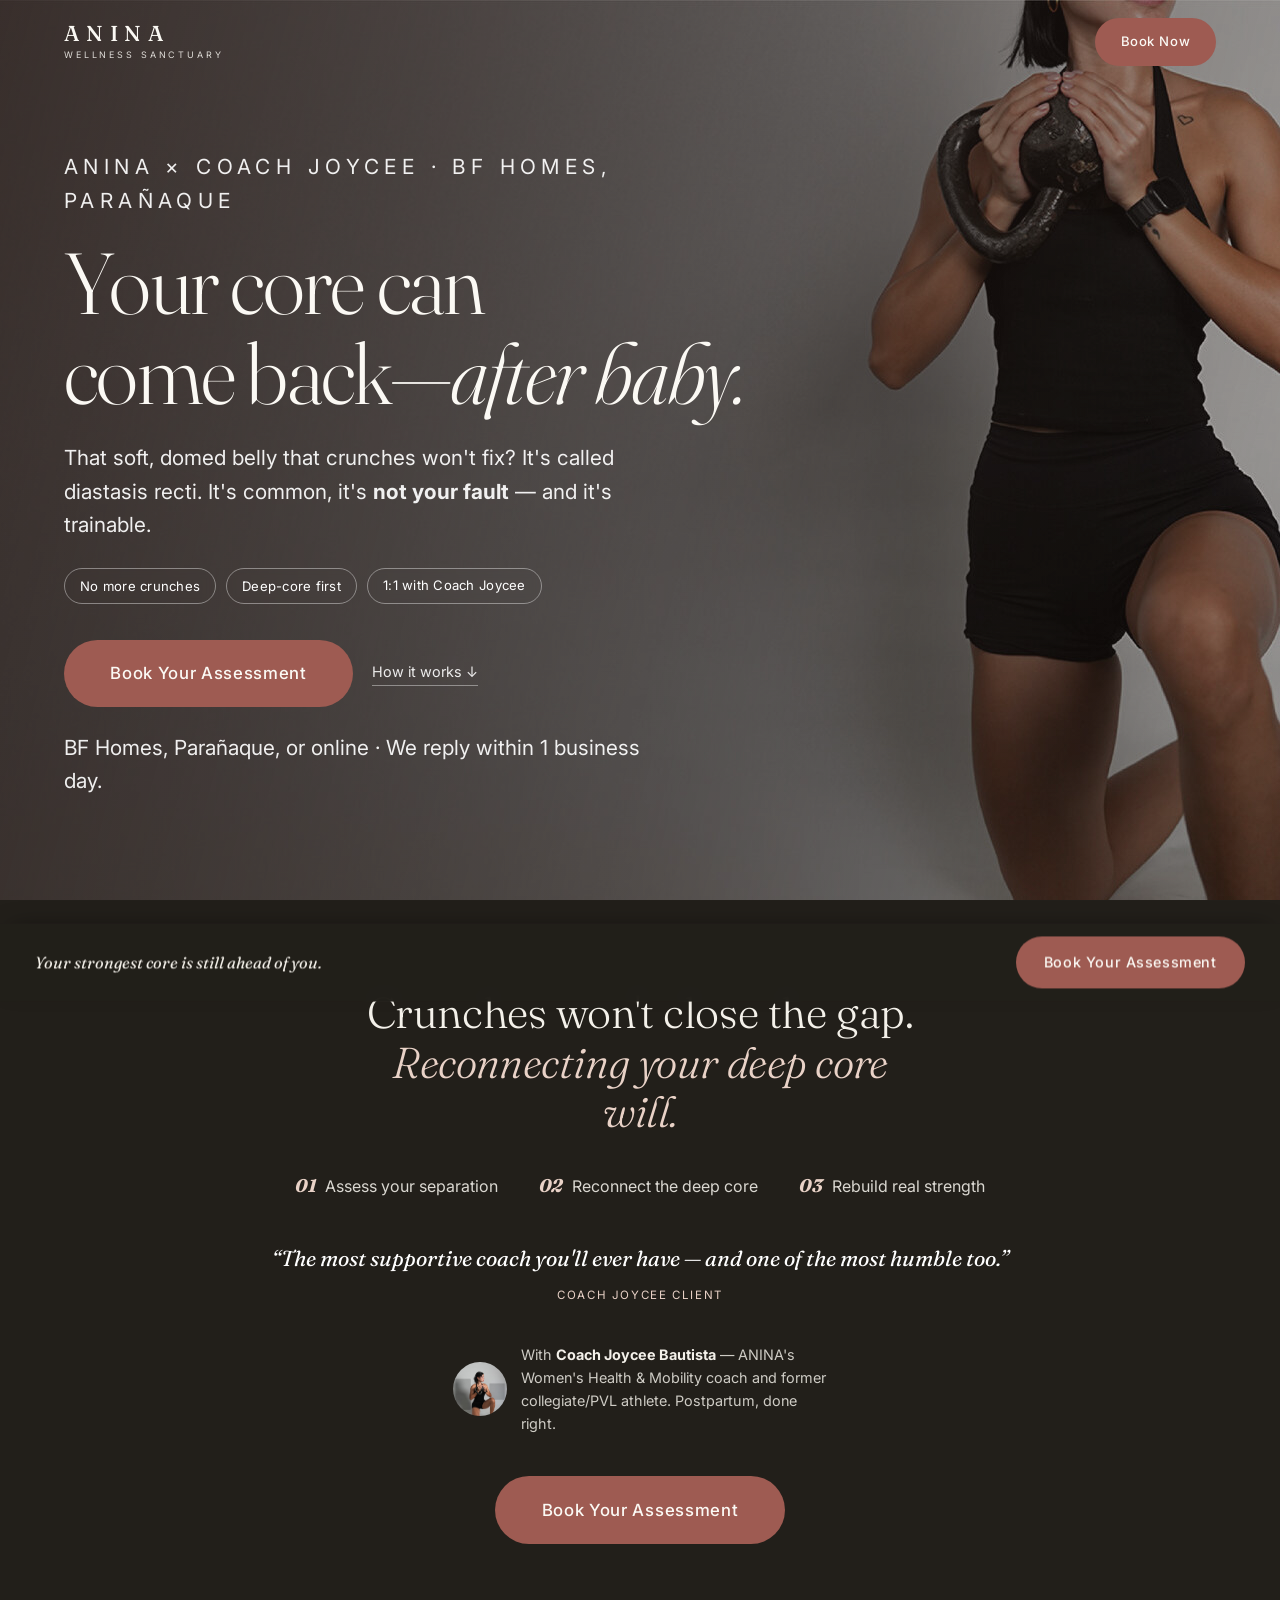
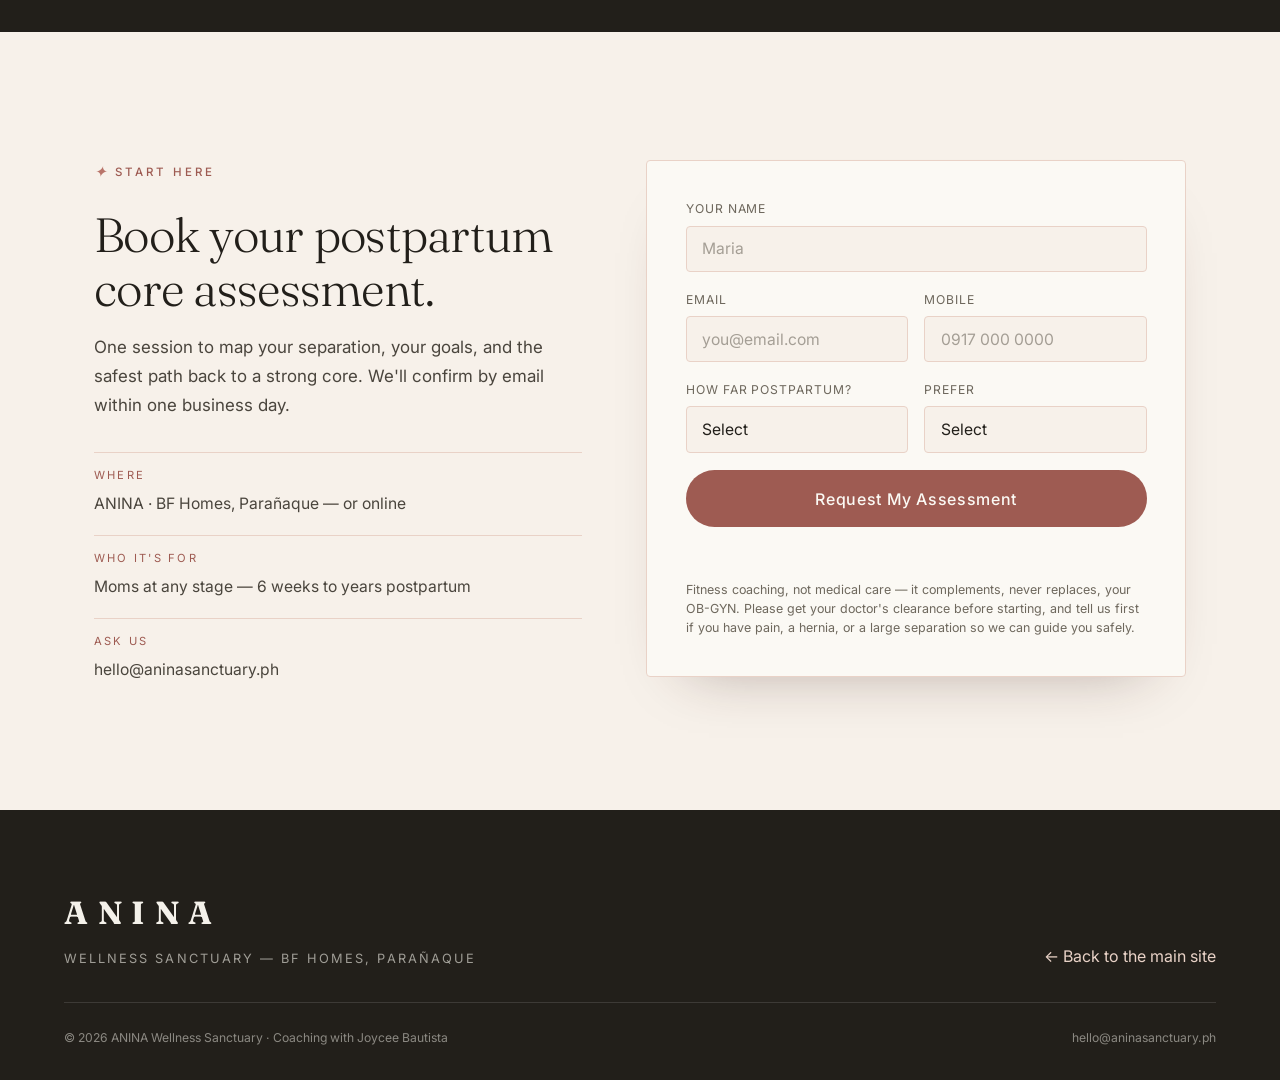
==== commit 5af14fef: "Make postpartum page a snappy, CTA-forward poster Condense the long-form page (~7300px) into a poste" ====
--- a/postpartum.html
+++ b/postpartum.html
@@ -3,10 +3,10 @@
 <head>
   <meta charset="UTF-8" />
   <meta name="viewport" content="width=device-width, initial-scale=1.0" />
-  <title>Postpartum Core Recovery with Coach Joycee — ANINA Wellness Sanctuary</title>
-  <meta name="description" content="Soft, domed, or disconnected belly after birth? That's diastasis recti — and it's trainable. Rebuild your core safely with ANINA's Coach Joycee in BF Homes, Parañaque, or online." />
-  <meta property="og:title" content="Your core can come back — Postpartum recovery with Coach Joycee" />
-  <meta property="og:description" content="Mobility-Infused Strength for postpartum core recovery at ANINA Wellness Sanctuary." />
+  <title>Get Your Core Back After Baby — Coach Joycee × ANINA</title>
+  <meta name="description" content="Diastasis recti after birth is common — and trainable. Rebuild your core the right way with ANINA's Coach Joycee. Book your postpartum assessment — BF Homes, Parañaque, or online." />
+  <meta property="og:title" content="Your core can come back after baby — Coach Joycee × ANINA" />
+  <meta property="og:description" content="Diastasis recti is common and trainable. Book your postpartum core assessment with Coach Joycee." />
   <meta property="og:type" content="website" />
   <meta property="og:image" content="assets/images/coach-hero.jpg" />
 
@@ -23,200 +23,54 @@
     <a class="pp-bar__brand" href="index.html" aria-label="ANINA Wellness Sanctuary">
       <b>ANINA</b><span>Wellness Sanctuary</span>
     </a>
-    <a href="#book" class="btn btn--solid pp-bar__cta">Book a Consultation</a>
+    <a href="#book" class="btn btn--solid pp-bar__cta">Book Now</a>
   </header>
 
-  <!-- ============ HERO ============ -->
+  <!-- ============ POSTER HERO ============ -->
   <section class="pp-hero">
     <div class="pp-hero__media">
       <img src="assets/images/coach-hero.jpg" alt="Coach Joycee training at ANINA" />
     </div>
     <div class="pp-hero__inner reveal">
-      <p class="pp-hero__eyebrow">ANINA Wellness Sanctuary × Coach Joycee · BF Homes, Parañaque</p>
-      <h1>Your body grew a whole human.<br /><em>Your core can come back.</em></h1>
-      <p>If your belly still feels soft, domed, or strangely disconnected months after
-        birth — and crunches only seem to make it worse — you are not broken, and you
-        are not alone. That gap has a name, and it responds to the right kind of training.</p>
-      <div class="pp-hero__actions">
-        <a href="#book" class="btn btn--solid">Book a Postpartum Core Assessment</a>
-        <a href="#approach" class="btn btn--ghost">How it works</a>
+      <p class="pp-hero__eyebrow">ANINA &times; Coach Joycee &middot; BF Homes, Para&ntilde;aque</p>
+      <h1 class="poster">Your core can<br />come back<em>&mdash;after baby.</em></h1>
+      <p>That soft, domed belly that crunches won't fix? It's called diastasis recti.
+        It's common, it's <strong>not your fault</strong> &mdash; and it's trainable.</p>
+      <div class="pp-chips">
+        <span class="pp-chip">No more crunches</span>
+        <span class="pp-chip">Deep-core first</span>
+        <span class="pp-chip">1:1 with Coach Joycee</span>
       </div>
-      <p class="pp-hero__note">One-on-one in BF Homes, Parañaque — or fully online with weekly check-ins.</p>
+      <div class="pp-cta-row">
+        <a href="#book" class="btn btn--solid btn--xl">Book Your Assessment</a>
+        <a href="#how" class="ghostlink">How it works &darr;</a>
+      </div>
+      <p class="pp-trust">BF Homes, Para&ntilde;aque, or online &middot; We reply within 1 business day.</p>
     </div>
   </section>
 
-  <!-- ============ PROBLEM ============ -->
-  <section class="pp-section pp-problem" style="max-width:none;">
-    <div class="pp-section pp-section--narrow" style="padding-top:0;padding-bottom:0;">
-      <div class="reveal">
-        <p class="eyebrow"><span class="num">01</span> Sound familiar?</p>
-        <h2 class="pp-lead">The "mommy pooch" that won't budge<br />isn't about willpower.</h2>
-        <p class="pp-body" style="margin-top:1.4rem;">
-          During pregnancy, the connective tissue running down the middle of your
-          abdomen stretches to make room for your baby. For a great many mothers it
-          doesn't fully knit back together afterward — a condition called
-          <strong>diastasis recti</strong> (abdominal separation). It is extremely
-          common, it is nothing to be ashamed of, and it is very trainable.
-        </p>
-        <ul class="pp-checks">
-          <li>A belly that still looks "a little pregnant" months later</li>
-          <li>A ridge or dome down your middle when you sit up</li>
-          <li>Feeling like your core just won't "switch on"</li>
-          <li>Nagging lower-back or pelvic aches through the day</li>
-          <li>A little leaking when you sneeze, laugh, or jump</li>
-          <li>Crunches and planks that feel wrong — or make it worse</li>
-        </ul>
+  <!-- ============ PROOF STRIP ============ -->
+  <section class="pp-strip" id="how">
+    <div class="pp-strip__wrap reveal">
+      <h2>Crunches won't close the gap.<br /><em>Reconnecting your deep core will.</em></h2>
+      <div class="pp-mini-steps">
+        <div class="pp-mini-step"><b>01</b><span>Assess your separation</span></div>
+        <div class="pp-mini-step"><b>02</b><span>Reconnect the deep core</span></div>
+        <div class="pp-mini-step"><b>03</b><span>Rebuild real strength</span></div>
       </div>
-    </div>
-  </section>
 
-  <!-- ============ EDUCATION ============ -->
-  <section class="pp-section">
-    <div class="pp-define">
-      <div class="reveal">
-        <p class="eyebrow"><span class="num">02</span> What's actually happening</p>
-        <h2 class="pp-lead">Meet the gap:<br />diastasis recti.</h2>
-        <p class="pp-body" style="margin-top:1.4rem;">
-          Your "six-pack" muscles run in two columns, joined down the centre by a band
-          of connective tissue called the <em>linea alba</em>. Pregnancy stretches that
-          band — and when it stays loose, the two halves sit apart. That's why the belly
-          can look soft or bulge outward even when you're doing "all the right things."
-        </p>
-        <p class="pp-body">
-          Here's the hopeful part: closing that gap isn't about tightening from the
-          outside. It's about <span class="lede-accent">reconnection</span> — retraining
-          the deep core, pelvic floor and breath to work together again, then loading them
-          gradually until your midline is genuinely strong.
-        </p>
+      <p class="pp-strip__quote">
+        &ldquo;The most supportive coach you'll ever have &mdash; and one of the most humble too.&rdquo;
+        <small>Coach Joycee client</small>
+      </p>
+
+      <div class="pp-coachline">
+        <img src="assets/images/coach-joycee.jpg" alt="Coach Joycee Bautista" />
+        <p>With <b>Coach Joycee Bautista</b> &mdash; ANINA's Women's Health &amp; Mobility coach and
+          former collegiate/PVL athlete. Postpartum, done right.</p>
       </div>
-      <figure class="pp-define__fig reveal">
-        <img src="assets/images/define-core.jpg" alt="Reconnecting the deep core" />
-        <figcaption>Recovery is about reconnection — not just "sucking it in."</figcaption>
-      </figure>
-    </div>
-  </section>
 
-  <!-- ============ WHY THE USUAL FAILS ============ -->
-  <section class="pp-section pp-section--narrow">
-    <div class="reveal">
-      <p class="eyebrow"><span class="num">03</span> Why the usual advice betrays you</p>
-      <h2 class="pp-lead">More crunches is the worst thing you can do.</h2>
-    </div>
-    <div class="pp-myths">
-      <div class="pp-myth reveal">
-        <h4>Crunches &amp; sit-ups</h4>
-        <p>They pull the two halves of your abs apart under load — often widening the very
-          gap you're trying to close.</p>
-      </div>
-      <div class="pp-myth reveal">
-        <h4>Waist trainers &amp; binders</h4>
-        <p>Squeezing from the outside can feel supportive, but it doesn't rebuild the deep
-          strength that actually holds you together.</p>
-      </div>
-      <div class="pp-myth reveal">
-        <h4>Straight back to bootcamp</h4>
-        <p>High-impact, high-pressure workouts too soon can overload a core that isn't
-          ready yet — quietly stalling your progress.</p>
-      </div>
-    </div>
-  </section>
-
-  <!-- ============ APPROACH ============ -->
-  <section class="pp-approach" id="approach">
-    <div class="pp-approach__wrap">
-      <div class="reveal">
-        <p class="eyebrow"><span class="num">04</span> The ANINA approach</p>
-        <h2 class="pp-lead">Rebuilt from the inside out —<br />Mobility-Infused Strength, made for postpartum.</h2>
-        <p class="pp-body" style="color:rgba(244,241,234,0.82);margin-top:1.4rem;max-width:60ch;">
-          Coach Joycee won't hand you a generic ab routine. At ANINA you rebuild the deep
-          core in the right order — breath first, then strength, then load — so your
-          midline knits back together and stays strong for real life: lifting your baby,
-          not just for a photo.
-        </p>
-      </div>
-      <div class="pp-steps">
-        <div class="pp-step reveal">
-          <div><h4>Assess where you are</h4>
-          <p>A one-on-one look at your abdominal separation, breathing, pelvic floor and
-            how you move day to day — so your plan starts from <em>your</em> body, not a template.</p></div>
-        </div>
-        <div class="pp-step reveal">
-          <div><h4>Reconnect the deep core</h4>
-          <p>Breath-led work to re-engage the transverse abdominis and pelvic floor — the
-            deep muscles that actually draw the gap back together.</p></div>
-        </div>
-        <div class="pp-step reveal">
-          <div><h4>Build real strength</h4>
-          <p>Progressive, mobility-infused strength that loads your core safely, with
-            hands-on, real-time form correction so nothing is ever rushed.</p></div>
-        </div>
-        <div class="pp-step reveal">
-          <div><h4>Train for real life</h4>
-          <p>From carrying a car seat to returning to your sport — strength you can feel,
-            inside and out, that lasts far beyond the fourth trimester.</p></div>
-        </div>
-      </div>
-    </div>
-  </section>
-
-  <!-- ============ COACH ============ -->
-  <section class="pp-section">
-    <div class="pp-coach">
-      <figure class="pp-coach__fig reveal">
-        <img src="assets/images/coach-joycee.jpg" alt="Coach Joycee Bautista" />
-        <figcaption class="pp-coach__badge">The coach behind ANINA Wellness Studio</figcaption>
-      </figure>
-      <div class="reveal">
-        <p class="eyebrow"><span class="num">05</span> Meet your coach</p>
-        <h3>Coach Joycee Bautista</h3>
-        <p class="pp-body">
-          A Sports, Fitness, Wellness &amp; Mobility Coach — and the coach behind ANINA
-          Wellness Studio, a space for mindful strength and intentional movement. A former
-          collegiate and professional volleyball athlete (De La Salle Lipa, San Beda
-          University and the Premier Volleyball League), Joycee rebuilt her own training
-          around sustainable strength and mobility after her competitive career — and now
-          coaches other women to do the same.
-        </p>
-        <p class="pp-body">
-          Her <strong>Women's Health</strong> coaching is designed specifically for women
-          navigating real hormonal seasons — including <strong>postpartum</strong>, PCOS and
-          endometriosis — to feel strong, confident and healthy without losing their
-          natural, feminine physique. <span class="lede-accent">More than workouts:
-          progress you can feel, inside and out.</span>
-        </p>
-        <ul class="pp-creds">
-          <li>Sports, Fitness, Wellness &amp; Mobility Coach</li>
-          <li>Former collegiate &amp; professional volleyball athlete (San Beda U · PVL)</li>
-          <li>Women's Health coaching — postpartum, PCOS &amp; endometriosis</li>
-          <li>Hands-on, form-first coaching — in person in BF Homes, or online</li>
-        </ul>
-      </div>
-    </div>
-  </section>
-
-  <!-- ============ TESTIMONIALS ============ -->
-  <section class="pp-quotes">
-    <div class="pp-quotes__wrap">
-      <div class="reveal">
-        <p class="eyebrow"><span class="num">06</span> In their words</p>
-        <h2 class="pp-lead">Coaching that meets you where you are.</h2>
-      </div>
-      <div class="pp-quotes__grid">
-        <blockquote class="pp-quote reveal">
-          <p>She helped me identify where to build strength and improve mobility, and her
-            coaching made everything clear, structured and effective.</p>
-          <span>Coach Joycee client</span>
-        </blockquote>
-        <blockquote class="pp-quote reveal">
-          <p>Been doing workouts before, but it felt different with Joycee. She's very
-            hands-on, motivating and really focused on proper form and my goals.</p>
-          <span>Coach Joycee client</span>
-        </blockquote>
-        <blockquote class="pp-quote reveal">
-          <p>The most supportive coach you'll ever have — and one of the most humble too.</p>
-          <span>Coach Joycee client</span>
-        </blockquote>
-      </div>
+      <div><a href="#book" class="btn btn--solid btn--xl">Book Your Assessment</a></div>
     </div>
   </section>
 
@@ -224,16 +78,16 @@
   <section class="pp-section" id="book">
     <div class="pp-book">
       <div class="pp-book__aside reveal">
-        <p class="eyebrow"><span class="num">07</span> Start here</p>
-        <h2 class="pp-lead">Book your postpartum core assessment.</h2>
-        <p class="pp-body" style="margin-top:1.2rem;">
-          One session to understand your separation, your goals, and the safest path back
-          to a strong core. We'll confirm by email within one business day.
+        <p class="eyebrow"><span class="num">&#10022;</span> Start here</p>
+        <h2 class="pp-lead">Book your postpartum<br />core assessment.</h2>
+        <p class="pp-body" style="margin-top:1.1rem;">
+          One session to map your separation, your goals, and the safest path back to a
+          strong core. We'll confirm by email within one business day.
         </p>
         <dl class="pp-facts">
-          <div><dt>Where</dt><dd>ANINA · BF Homes, Parañaque<br />or fully online, wherever you are</dd></div>
-          <div><dt>Who it's for</dt><dd>Moms at any stage — from 6 weeks to years postpartum</dd></div>
-          <div><dt>Ask us anything</dt><dd>hello@aninasanctuary.ph</dd></div>
+          <div><dt>Where</dt><dd>ANINA &middot; BF Homes, Para&ntilde;aque &mdash; or online</dd></div>
+          <div><dt>Who it's for</dt><dd>Moms at any stage &mdash; 6 weeks to years postpartum</dd></div>
+          <div><dt>Ask us</dt><dd>hello@aninasanctuary.ph</dd></div>
         </dl>
       </div>
 
@@ -258,9 +112,9 @@
             <select id="pp-stage" name="stage" required>
               <option value="" disabled selected>Select</option>
               <option>Still pregnant</option>
-              <option>0–3 months</option>
-              <option>3–6 months</option>
-              <option>6–12 months</option>
+              <option>0&ndash;3 months</option>
+              <option>3&ndash;6 months</option>
+              <option>6&ndash;12 months</option>
               <option>1+ year</option>
             </select>
           </div>
@@ -274,17 +128,12 @@
             </select>
           </div>
         </div>
-        <div class="field">
-          <label for="pp-goals">What would you love to feel again? <span style="text-transform:none;letter-spacing:0;color:var(--line);">(optional)</span></label>
-          <textarea id="pp-goals" name="notes" rows="3" placeholder="Your goals, any symptoms, C-section, questions…"></textarea>
-        </div>
         <button type="submit" class="btn btn--solid btn--full" id="ppSubmit">Request My Assessment</button>
         <p class="pp-status" id="ppStatus" role="status" aria-live="polite"></p>
         <p class="pp-disclaimer">
-          This is fitness coaching, not medical care — it complements, and never replaces,
-          advice from your OB-GYN or physician. Please get your doctor's clearance before
-          starting postpartum exercise, and tell us first if you have pain, a hernia, a
-          large separation, or any complications so we can guide you safely.
+          Fitness coaching, not medical care &mdash; it complements, never replaces, your OB-GYN.
+          Please get your doctor's clearance before starting, and tell us first if you have
+          pain, a hernia, or a large separation so we can guide you safely.
         </p>
       </form>
     </div>
@@ -295,17 +144,21 @@
     <div class="pp-footer__wrap">
       <div class="pp-footer__brand">
         <b>ANINA</b>
-        <p>Wellness Sanctuary — BF Homes, Parañaque</p>
+        <p>Wellness Sanctuary &mdash; BF Homes, Para&ntilde;aque</p>
       </div>
-      <div>
-        <a href="index.html">← Back to the main site</a>
-      </div>
+      <div><a href="index.html">&larr; Back to the main site</a></div>
     </div>
     <div class="pp-footer__base">
-      <p>© <span id="ppYear"></span> ANINA Wellness Sanctuary · Coaching with Joycee Bautista</p>
+      <p>&copy; <span id="ppYear"></span> ANINA Wellness Sanctuary &middot; Coaching with Joycee Bautista</p>
       <p>hello@aninasanctuary.ph</p>
     </div>
   </footer>
+
+  <!-- ============ STICKY CTA ============ -->
+  <div class="pp-sticky" id="ppSticky">
+    <p>Your strongest core is still ahead of you.</p>
+    <a href="#book" class="btn btn--solid">Book Your Assessment</a>
+  </div>
 
   <script src="js/config.js"></script>
   <script src="js/postpartum.js"></script>
--- a/css/postpartum.css
+++ b/css/postpartum.css
@@ -141,3 +141,38 @@
   .pp-form .field-row { grid-template-columns: 1fr; gap: 0; }
   .pp-bar__brand span { display: none; }
 }
+
+/* =========================================================
+   POSTER MODE — snappy, CTA-forward layout
+   ========================================================= */
+.pp-hero h1.poster { font-size: clamp(2.7rem, 7vw, 5.4rem); }
+.pp-chips { display: flex; flex-wrap: wrap; gap: 0.6rem; margin-top: 1.7rem; }
+.pp-chip { border: 1px solid rgba(255,255,255,0.4); color: #fff; border-radius: 100px; padding: 0.5em 1.15em; font-size: 0.82rem; letter-spacing: 0.02em; backdrop-filter: blur(4px); }
+.btn--xl { padding: 1.15em 2.7em; font-size: 1.05rem; }
+.pp-cta-row { display: flex; align-items: center; gap: 1.2rem; flex-wrap: wrap; margin-top: 2.2rem; }
+.pp-cta-row .ghostlink { color: rgba(255,255,255,0.9); font-size: 0.9rem; border-bottom: 1px solid rgba(255,255,255,0.4); padding-bottom: 2px; }
+.pp-trust { margin-top: 1.5rem; font-size: 0.85rem; color: rgba(255,255,255,0.72); }
+
+/* proof strip */
+.pp-strip { background: var(--ink); color: var(--bone); }
+.pp-strip__wrap { max-width: 920px; margin: 0 auto; padding: clamp(3.2rem,7vw,5.5rem) clamp(1.25rem,5vw,4rem); text-align: center; }
+.pp-strip h2 { font-family: var(--display); font-weight: 300; font-size: clamp(1.7rem,3.8vw,2.7rem); line-height: 1.15; letter-spacing: -0.01em; max-width: 22ch; margin: 0 auto; }
+.pp-strip h2 em { font-style: italic; color: var(--blush); }
+.pp-mini-steps { display: flex; justify-content: center; flex-wrap: wrap; gap: 1rem 2.6rem; margin-top: 2.1rem; }
+.pp-mini-step { display: flex; align-items: baseline; gap: 0.55rem; }
+.pp-mini-step b { font-family: var(--display); font-style: italic; color: var(--blush); font-size: 1.15rem; }
+.pp-mini-step span { color: rgba(244,241,234,0.88); font-size: 1rem; }
+.pp-strip__quote { margin-top: 2.6rem; font-family: var(--display); font-style: italic; font-size: clamp(1.1rem,2.2vw,1.35rem); color: #fff; }
+.pp-strip__quote small { display: block; margin-top: 0.6rem; font-family: var(--sans); font-style: normal; letter-spacing: 0.14em; text-transform: uppercase; font-size: 0.72rem; color: var(--blush); }
+.pp-coachline { margin-top: 2.4rem; display: inline-flex; align-items: center; gap: 0.9rem; text-align: left; }
+.pp-coachline img { width: 54px; height: 54px; border-radius: 50%; object-fit: cover; object-position: top; }
+.pp-coachline p { font-size: 0.9rem; color: rgba(244,241,234,0.82); max-width: 34ch; }
+.pp-coachline b { color: var(--bone); }
+.pp-strip .btn { margin-top: 2.6rem; }
+
+/* sticky bottom CTA */
+.pp-sticky { position: fixed; left: 0; right: 0; bottom: 0; z-index: 60; display: flex; align-items: center; justify-content: space-between; gap: 1rem; padding: 0.8rem clamp(1rem,4vw,2.2rem); background: rgba(34,31,26,0.97); backdrop-filter: blur(8px); box-shadow: 0 -6px 24px -12px rgba(0,0,0,0.5); transform: translateY(130%); transition: transform .45s var(--ease); }
+.pp-sticky.is-shown { transform: none; }
+.pp-sticky p { color: var(--bone); font-family: var(--display); font-style: italic; font-size: 1.02rem; }
+.pp-sticky .btn { white-space: nowrap; }
+@media (max-width: 560px) { .pp-sticky p { display: none; } .pp-sticky { justify-content: center; } .pp-sticky .btn { width: 100%; } }
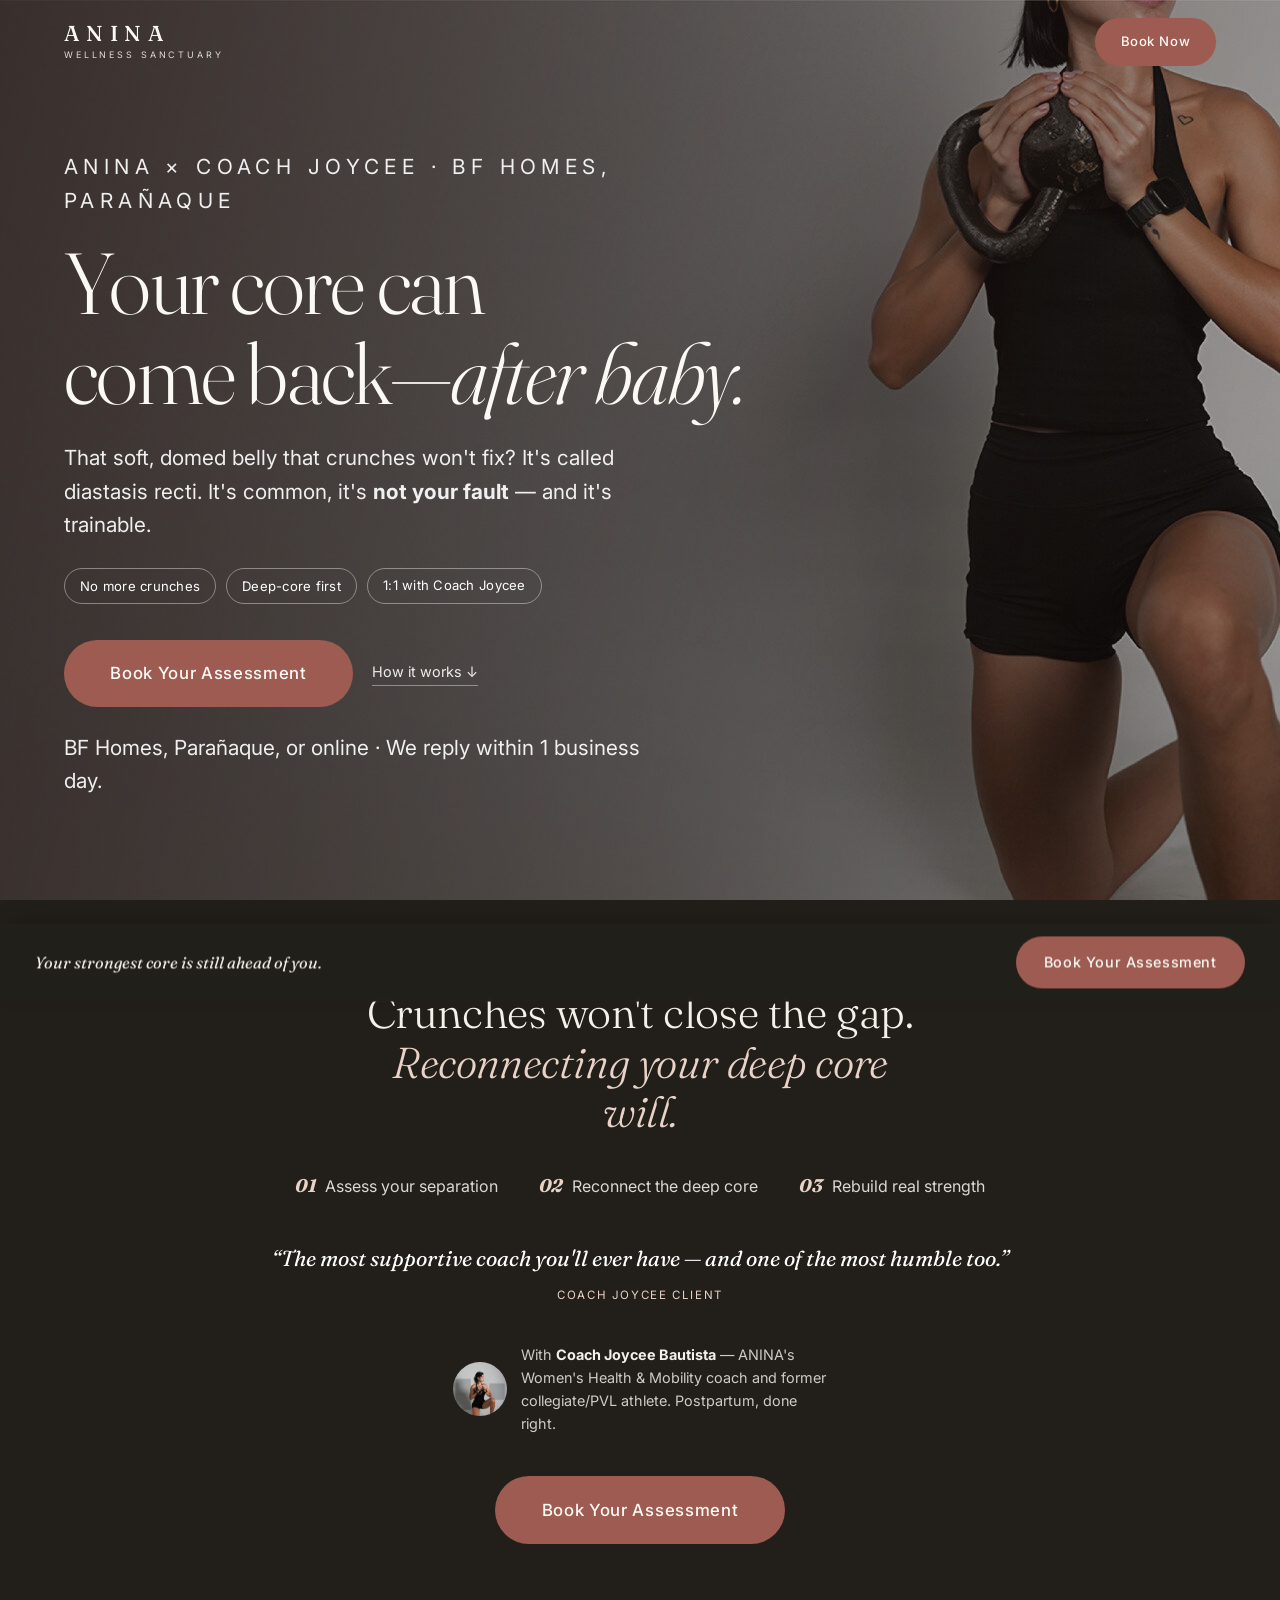
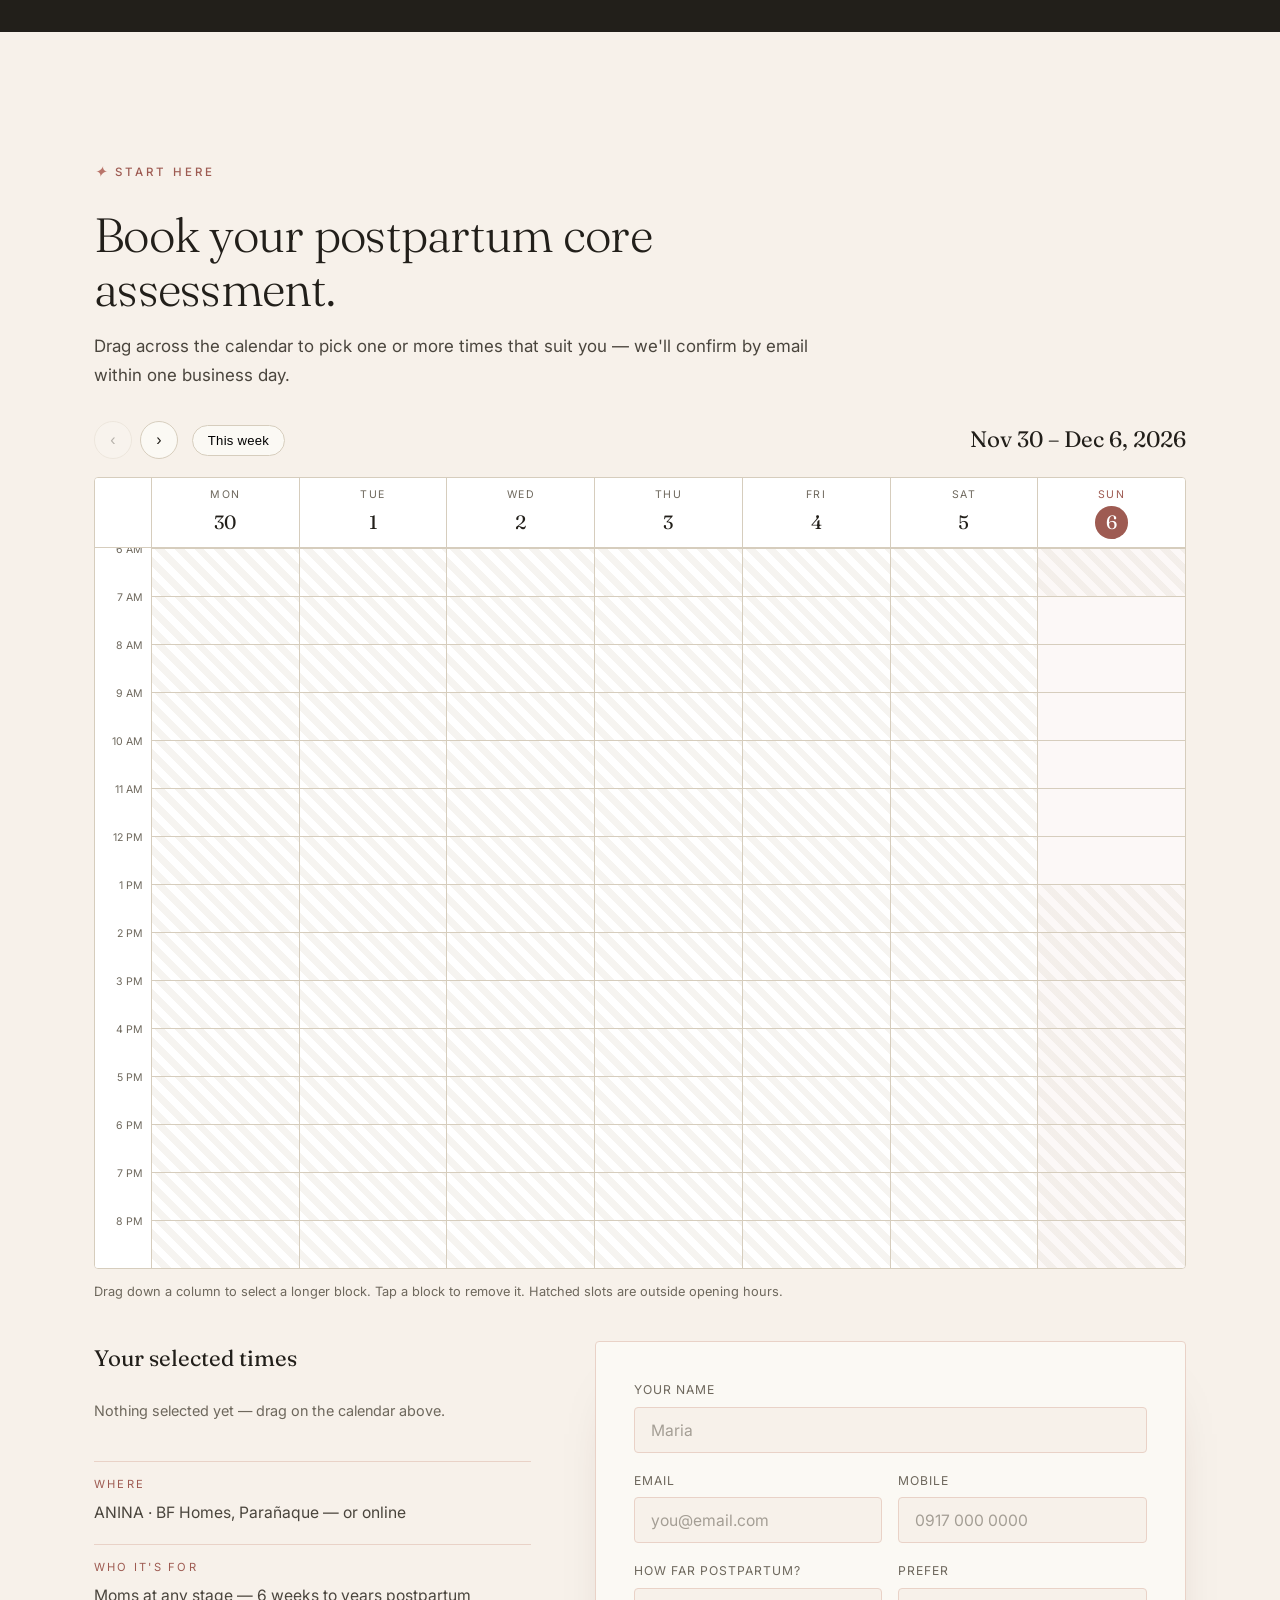
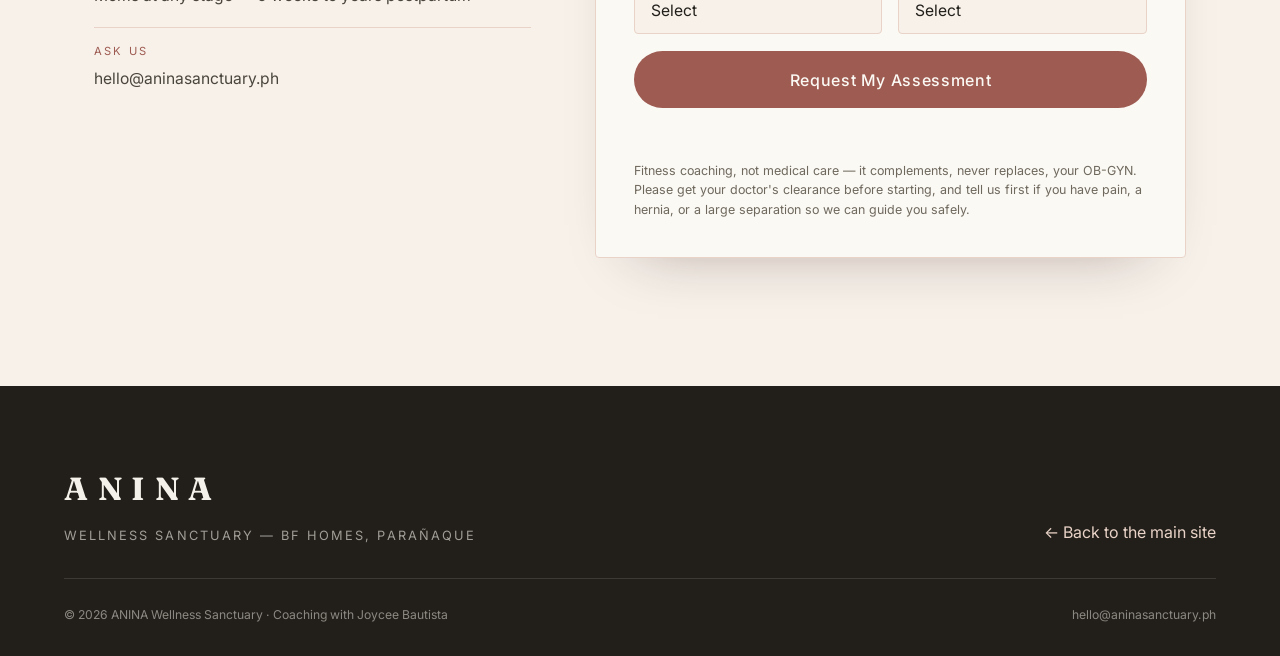
==== commit 5584d17a: "Add the drag-select booking calendar to the postpartum landing page Make booking.js reusable (driven" ====
--- a/postpartum.html
+++ b/postpartum.html
@@ -74,17 +74,37 @@
     </div>
   </section>
 
-  <!-- ============ BOOKING ============ -->
+  <!-- ============ BOOKING (calendar) ============ -->
   <section class="pp-section" id="book">
-    <div class="pp-book">
-      <div class="pp-book__aside reveal">
-        <p class="eyebrow"><span class="num">&#10022;</span> Start here</p>
-        <h2 class="pp-lead">Book your postpartum<br />core assessment.</h2>
-        <p class="pp-body" style="margin-top:1.1rem;">
-          One session to map your separation, your goals, and the safest path back to a
-          strong core. We'll confirm by email within one business day.
-        </p>
-        <dl class="pp-facts">
+    <div class="reveal" style="max-width:720px;margin-bottom:2rem;">
+      <p class="eyebrow"><span class="num">&#10022;</span> Start here</p>
+      <h2 class="pp-lead">Book your postpartum core assessment.</h2>
+      <p class="pp-body" style="margin-top:1rem;">Drag across the calendar to pick one or more times that suit you &mdash; we'll confirm by email within one business day.</p>
+    </div>
+
+    <div class="cal reveal" id="cal" data-source="postpartum-landing" data-form="ppForm" data-service-default="Postpartum core assessment">
+      <div class="cal__toolbar">
+        <div class="cal__nav">
+          <button class="cal__btn" id="calPrev" aria-label="Previous week" type="button">&#8249;</button>
+          <button class="cal__btn" id="calNext" aria-label="Next week" type="button">&#8250;</button>
+          <button class="cal__today" id="calToday" type="button">This week</button>
+        </div>
+        <div class="cal__range" id="calRange"></div>
+      </div>
+      <div class="cal__scroll">
+        <div class="cal__inner">
+          <div class="cal__head" id="calHead"></div>
+          <div class="cal__body" id="calBody"></div>
+        </div>
+      </div>
+      <p class="cal__hint">Drag down a column to select a longer block. Tap a block to remove it. Hatched slots are outside opening hours.</p>
+    </div>
+
+    <div class="book__grid book__grid--cal">
+      <div class="book__selected reveal">
+        <h3>Your selected times</h3>
+        <ul class="chips" id="calChips"><li class="chips__empty">Nothing selected yet &mdash; drag on the calendar above.</li></ul>
+        <dl class="pp-facts" style="margin-top:2rem;">
           <div><dt>Where</dt><dd>ANINA &middot; BF Homes, Para&ntilde;aque &mdash; or online</dd></div>
           <div><dt>Who it's for</dt><dd>Moms at any stage &mdash; 6 weeks to years postpartum</dd></div>
           <div><dt>Ask us</dt><dd>hello@aninasanctuary.ph</dd></div>
@@ -139,7 +159,6 @@
     </div>
   </section>
 
-  <!-- ============ FOOTER ============ -->
   <footer class="pp-footer">
     <div class="pp-footer__wrap">
       <div class="pp-footer__brand">
@@ -161,6 +180,7 @@
   </div>
 
   <script src="js/config.js"></script>
+  <script src="js/booking.js"></script>
   <script src="js/postpartum.js"></script>
 </body>
 </html>
--- a/css/styles.css
+++ b/css/styles.css
@@ -134,8 +134,8 @@
 /* ================= HERO ================= */
 .hero { position: relative; min-height: 100svh; display: flex; align-items: flex-end; color: var(--white); padding: 0 var(--gut) clamp(4rem, 9vw, 7rem); overflow: hidden; }
 .hero__media { position: absolute; inset: 0; z-index: -1; }
-.hero__media img { width: 100%; height: 100%; object-fit: cover; animation: heroZoom 14s var(--ease) forwards; }
-@keyframes heroZoom { from { transform: scale(1.08); } to { transform: scale(1); } }
+.hero__media img { width: 100%; height: 100%; object-fit: cover; animation: heroZoom 20s var(--ease) forwards; }
+@keyframes heroZoom { from { transform: scale(1.16); } to { transform: scale(1); } }
 .hero__scrim { position: absolute; inset: 0; background: linear-gradient(180deg, rgba(20,18,15,0.4) 0%, rgba(20,18,15,0.15) 35%, rgba(20,18,15,0.72) 100%); }
 .hero__content { max-width: 720px; }
 .hero__title { font-family: var(--display); font-weight: 300; font-size: clamp(2.8rem, 8vw, 5.6rem); line-height: 1.02; letter-spacing: -0.02em; margin-bottom: 1.6rem; }
@@ -148,7 +148,7 @@
 
 /* ================= MARQUEE ================= */
 .marquee { background: var(--ink); color: var(--bone); overflow: hidden; padding: 1.1rem 0; }
-.marquee__track { display: inline-flex; gap: 2.5rem; white-space: nowrap; animation: scroll 26s linear infinite; font-family: var(--display); font-style: italic; font-size: 1.35rem; letter-spacing: 0.02em; }
+.marquee__track { display: inline-flex; gap: 2.5rem; white-space: nowrap; animation: scroll 34s linear infinite; font-family: var(--display); font-style: italic; font-size: 1.35rem; letter-spacing: 0.02em; }
 .marquee__track span { opacity: 0.92; }
 @keyframes scroll { from { transform: translateX(0); } to { transform: translateX(-50%); } }
 
@@ -315,3 +315,52 @@
   * { animation-duration: 0.001ms !important; animation-iteration-count: 1 !important; transition-duration: 0.001ms !important; scroll-behavior: auto !important; }
   .reveal { opacity: 1; transform: none; }
 }
+
+/* ================= BOOKING CALENDAR ================= */
+.book { background: var(--paper); max-width: none; }
+.book .section__head, .book .cal, .book .book__grid { max-width: var(--maxw); margin-left: auto; margin-right: auto; }
+.cal { margin-bottom: 2.4rem; }
+.cal__toolbar { display: flex; align-items: center; justify-content: space-between; gap: 1rem; margin-bottom: 1.1rem; flex-wrap: wrap; }
+.cal__nav { display: flex; align-items: center; gap: 0.5rem; }
+.cal__btn { width: 38px; height: 38px; border-radius: 50%; border: 1px solid var(--line); background: var(--white); color: var(--ink); cursor: pointer; font-size: 1rem; display: flex; align-items: center; justify-content: center; transition: background .2s, opacity .2s; }
+.cal__btn:hover:not(:disabled) { background: var(--paper-deep); }
+.cal__btn:disabled { opacity: 0.3; cursor: default; }
+.cal__today { margin-left: 0.4rem; border: 1px solid var(--line); background: var(--white); border-radius: 100px; padding: 0.55em 1.1em; font-size: 0.82rem; letter-spacing: 0.02em; cursor: pointer; transition: background .2s; }
+.cal__today:hover { background: var(--paper-deep); }
+.cal__range { font-family: var(--display); font-size: clamp(1.1rem, 2.2vw, 1.4rem); color: var(--ink); }
+.cal__scroll { overflow-x: auto; border: 1px solid var(--line); border-radius: var(--radius); background: var(--white); -webkit-overflow-scrolling: touch; }
+.cal__inner { min-width: 720px; }
+.cal__head { display: grid; grid-template-columns: 56px repeat(7, minmax(84px, 1fr)); position: sticky; top: 0; z-index: 3; background: var(--white); border-bottom: 1px solid var(--line); }
+.cal__dayhead { text-align: center; padding: 0.55rem 0.2rem 0.5rem; border-left: 1px solid var(--line); }
+.cal__dayhead .dow { font-size: 0.66rem; letter-spacing: 0.14em; text-transform: uppercase; color: var(--ink-mute); }
+.cal__dayhead .dnum { font-family: var(--display); font-size: 1.2rem; color: var(--ink); margin-top: 0.15rem; width: 1.7em; height: 1.7em; line-height: 1.7em; display: inline-block; border-radius: 50%; }
+.cal__dayhead.is-today .dow { color: var(--sage-deep); }
+.cal__dayhead.is-today .dnum { background: var(--sage-deep); color: #fff; }
+.cal__body { display: grid; grid-template-columns: 56px repeat(7, minmax(84px, 1fr)); position: relative; touch-action: none; user-select: none; -webkit-user-select: none; }
+.cal__hourlabel { height: 48px; text-align: right; padding-right: 0.5rem; font-size: 0.66rem; color: var(--ink-mute); transform: translateY(-0.55em); }
+.cal__col { position: relative; border-left: 1px solid var(--line); }
+.cal__col.is-today { background: rgba(180,122,94,0.045); }
+.cal__cell { height: 48px; border-top: 1px solid var(--line); }
+.cal__cell.is-open { cursor: pointer; }
+.cal__cell.is-open:hover { background: rgba(110,127,99,0.10); }
+.cal__cell.is-disabled { background: repeating-linear-gradient(45deg, transparent, transparent 7px, rgba(214,205,189,0.22) 7px, rgba(214,205,189,0.22) 14px); cursor: default; }
+.cal__block { position: absolute; left: 3px; right: 3px; background: var(--sage-deep); color: #fff; border-radius: 6px; padding: 0.28rem 0.4rem; font-size: 0.68rem; line-height: 1.15; overflow: hidden; cursor: pointer; box-shadow: 0 4px 10px -6px rgba(34,31,26,0.55); z-index: 2; transition: background .2s; }
+.cal__block:hover { background: var(--ink); }
+.cal__block .rm { position: absolute; top: 1px; right: 4px; font-size: 0.8rem; opacity: 0.75; }
+.cal__block.is-prov { background: var(--clay); opacity: 0.75; pointer-events: none; }
+.cal__now { position: absolute; height: 2px; background: var(--clay); z-index: 1; pointer-events: none; }
+.cal__now::before { content: ""; position: absolute; left: -3px; top: -3px; width: 8px; height: 8px; border-radius: 50%; background: var(--clay); }
+.cal__hint { font-size: 0.8rem; color: var(--ink-mute); margin-top: 0.85rem; }
+
+/* selected chips + form row */
+.book__grid--cal { display: grid; grid-template-columns: 0.85fr 1.15fr; gap: clamp(2rem,5vw,4rem); align-items: start; }
+.book__selected h3 { font-family: var(--display); font-weight: 400; font-size: 1.4rem; margin-bottom: 1rem; }
+.chips { list-style: none; display: flex; flex-direction: column; gap: 0.55rem; }
+.chip { display: flex; align-items: center; justify-content: space-between; gap: 0.6rem; background: var(--white); border: 1px solid var(--line); border-left: 3px solid var(--sage-deep); border-radius: var(--radius); padding: 0.65rem 0.85rem; font-size: 0.9rem; color: var(--ink-soft); }
+.chip button { border: 0; background: none; color: var(--ink-mute); cursor: pointer; font-size: 1.15rem; line-height: 1; padding: 0 0.2rem; }
+.chip button:hover { color: var(--clay); }
+.chips__empty { color: var(--ink-mute); font-size: 0.9rem; padding: 0.4rem 0; }
+
+@media (max-width: 900px) {
+  .book__grid--cal { grid-template-columns: 1fr; }
+}
--- a/css/postpartum.css
+++ b/css/postpartum.css
@@ -176,3 +176,18 @@
 .pp-sticky p { color: var(--bone); font-family: var(--display); font-style: italic; font-size: 1.02rem; }
 .pp-sticky .btn { white-space: nowrap; }
 @media (max-width: 560px) { .pp-sticky p { display: none; } .pp-sticky { justify-content: center; } .pp-sticky .btn { width: 100%; } }
+
+/* =========================================================
+   Booking calendar on the postpartum page — rose accents
+   ========================================================= */
+.pp .cal__block { background: var(--rose-deep); box-shadow: 0 4px 10px -6px rgba(90,40,34,0.55); }
+.pp .cal__block:hover { background: var(--ink); }
+.pp .cal__block.is-prov { background: var(--rose); }
+.pp .cal__dayhead.is-today .dnum { background: var(--rose-deep); }
+.pp .cal__dayhead.is-today .dow { color: var(--rose-deep); }
+.pp .cal__col.is-today { background: rgba(185,117,106,0.05); }
+.pp .cal__cell.is-open:hover { background: rgba(185,117,106,0.12); }
+.pp .cal__now { background: var(--rose); }
+.pp .cal__now::before { background: var(--rose); }
+.pp .chip { border-left-color: var(--rose-deep); }
+.pp .cal__scroll, .pp .cal__head, .pp .cal__body { background: #fff; }
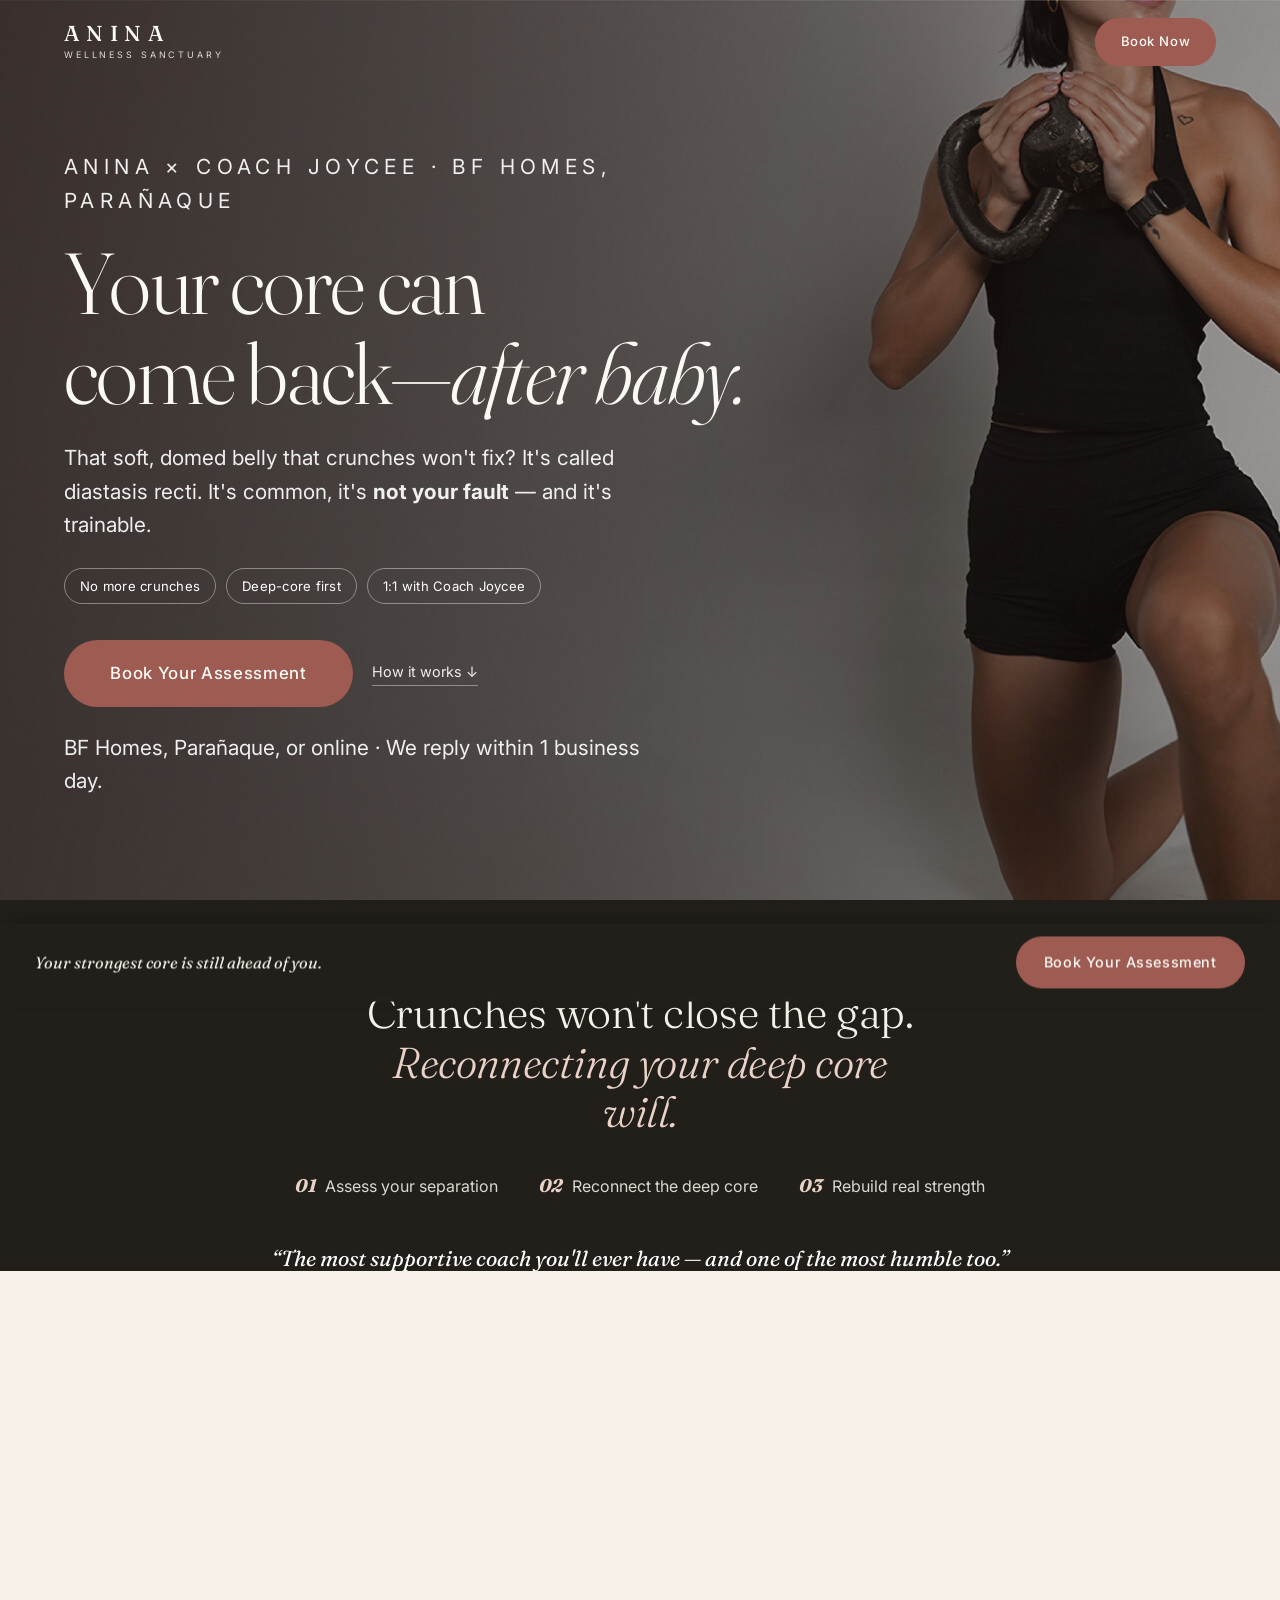
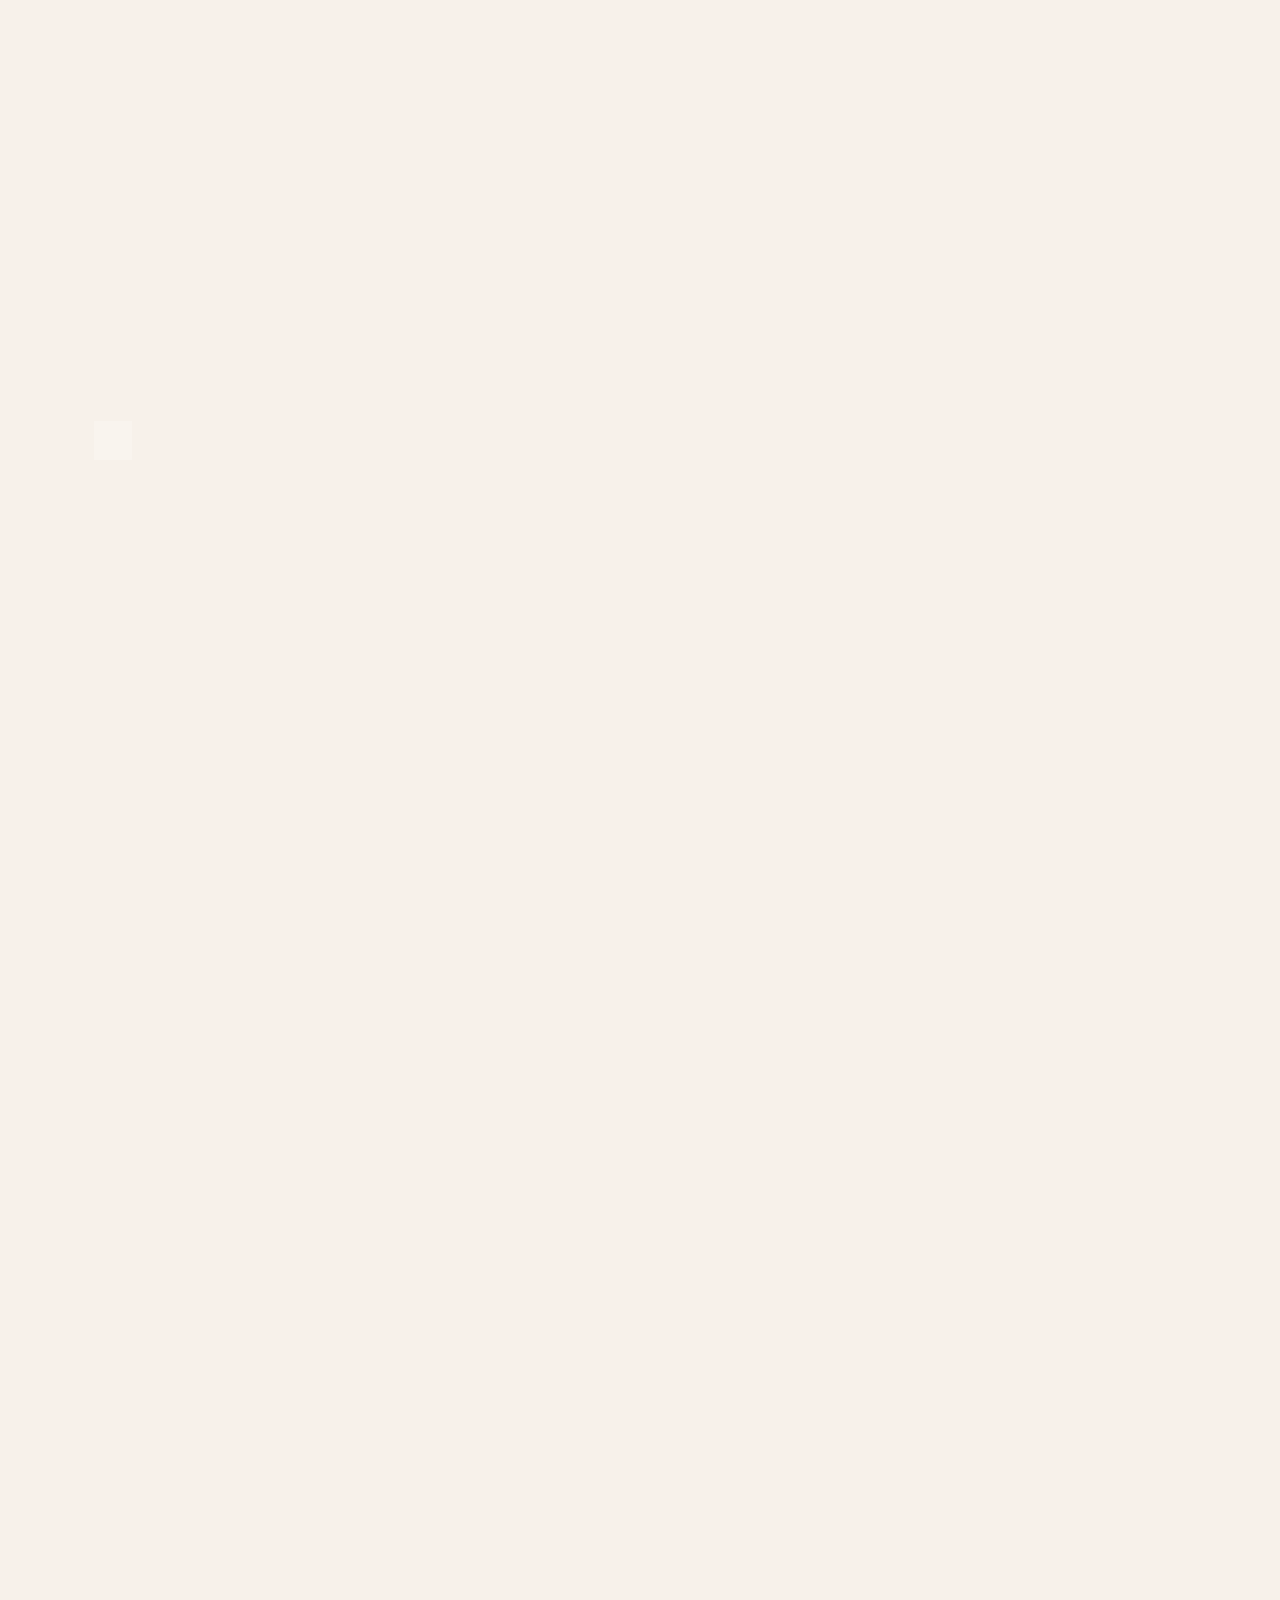
==== commit 43819a5a: "Add Google Analytics 4 (activates via config, no domain needed) New js/analytics.js loads gtag only " ====
--- a/postpartum.html
+++ b/postpartum.html
@@ -180,6 +180,7 @@
   </div>
 
   <script src="js/config.js"></script>
+  <script src="js/analytics.js"></script>
   <script src="js/booking.js"></script>
   <script src="js/postpartum.js"></script>
 </body>
